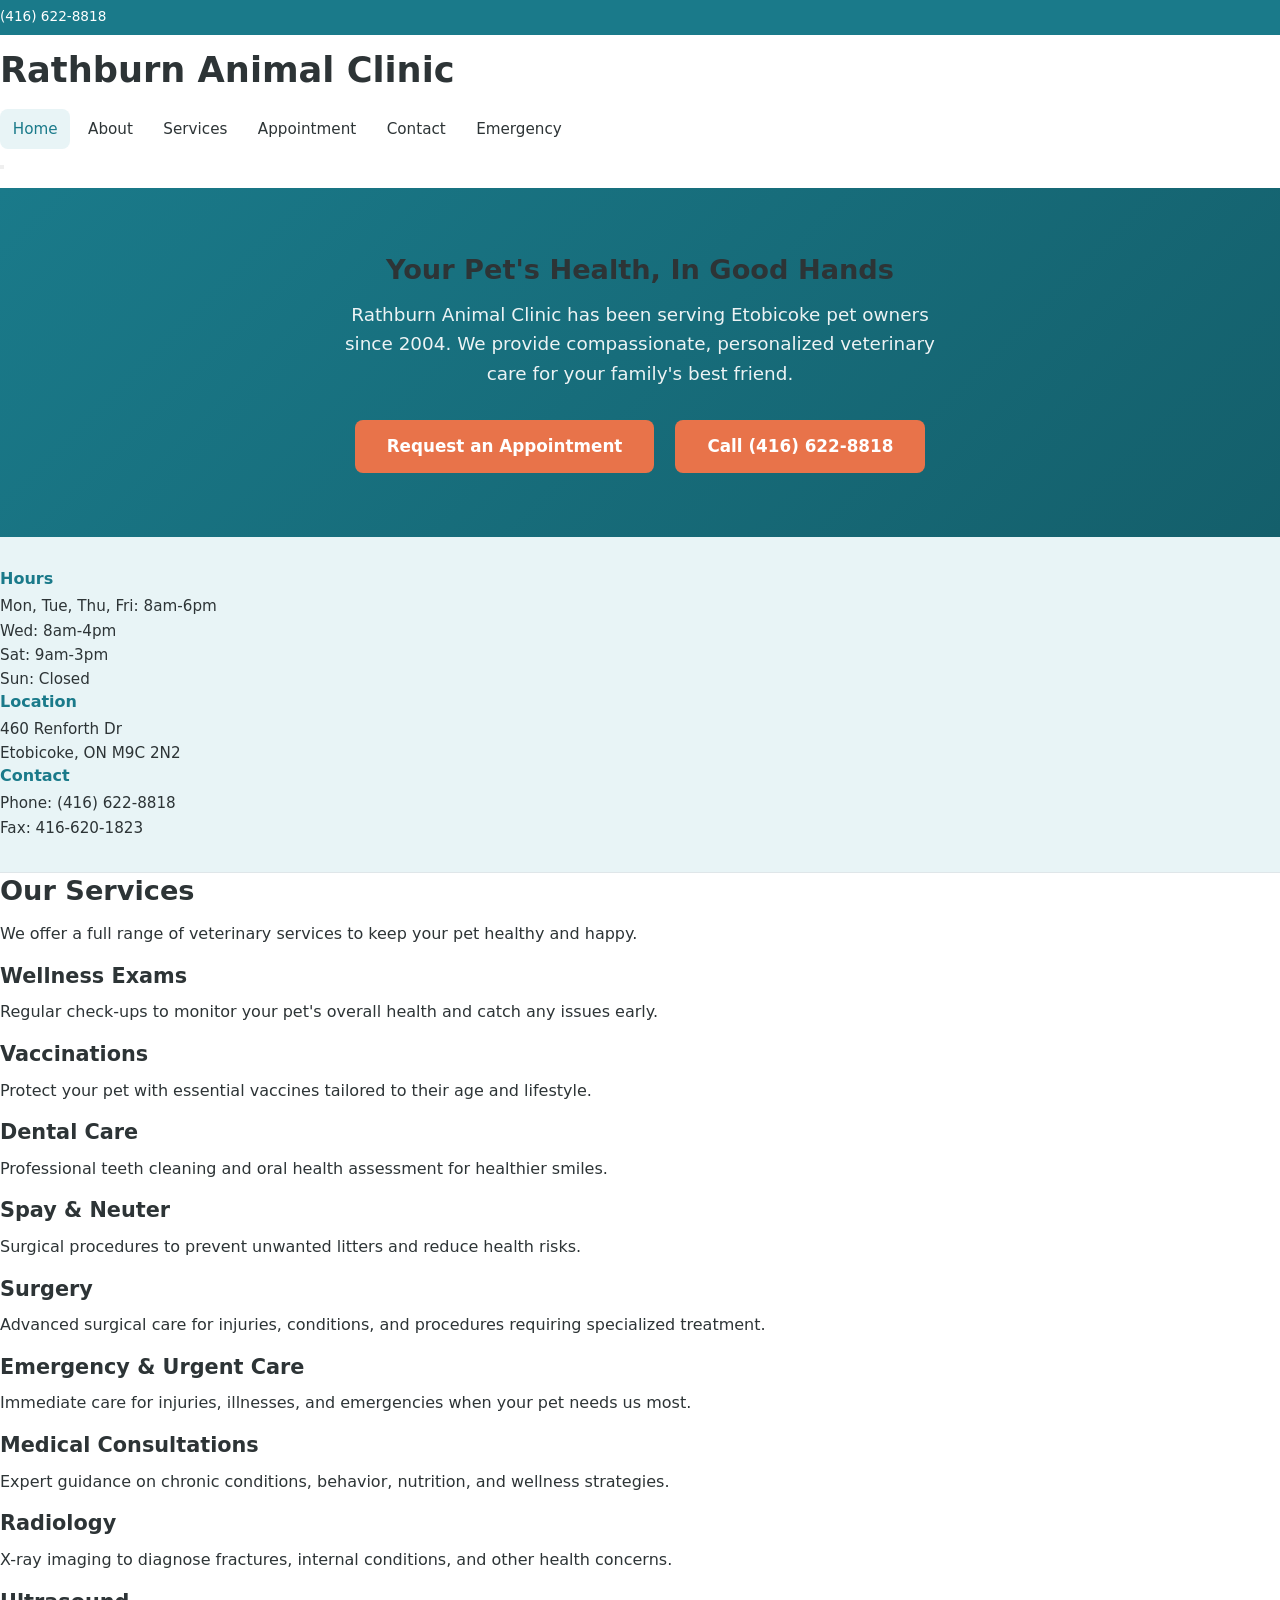
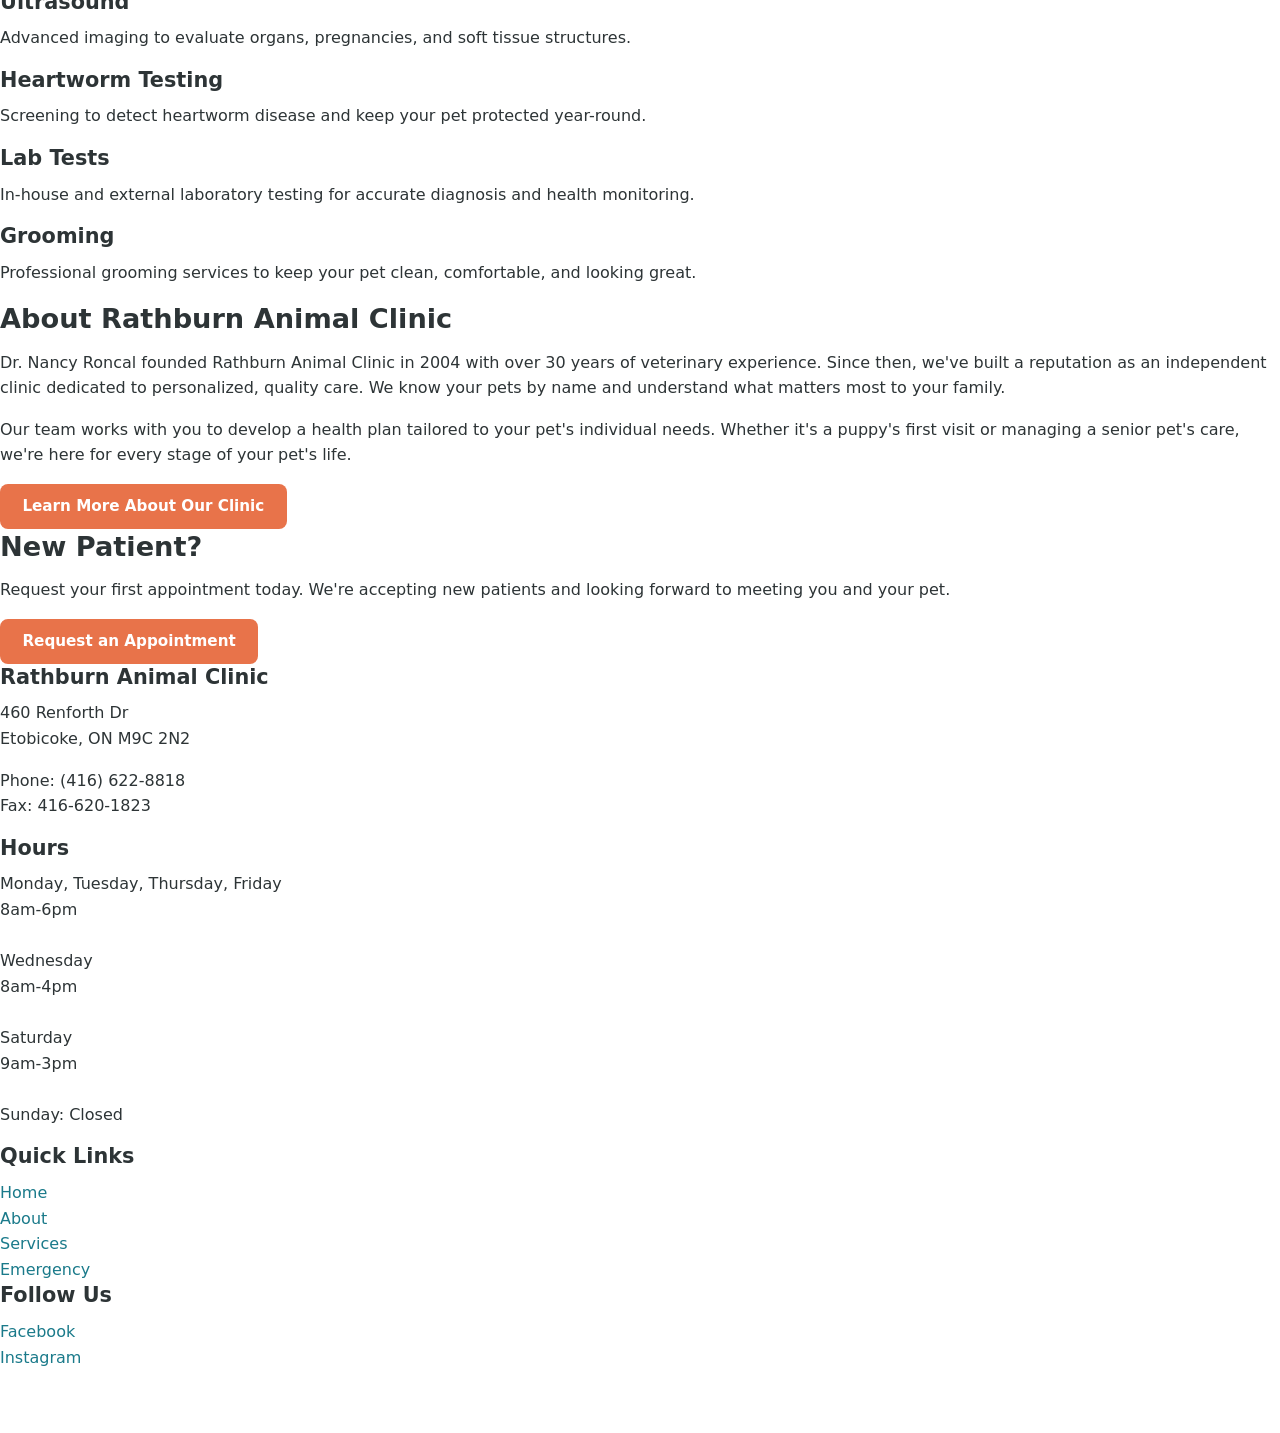
==== index.html @ ac2ea8ac "Initial mock redesign for Rathburn Animal Clinic" ====
<!DOCTYPE html>
<html lang="en">
<head>
    <meta charset="UTF-8">
    <meta name="viewport" content="width=device-width, initial-scale=1.0">
    <meta name="description" content="Rathburn Animal Clinic in Etobicoke provides veterinary care including wellness exams, vaccinations, dental care, surgery, and emergency services since 2004.">
    <meta name="keywords" content="veterinarian, Etobicoke, animal clinic, pet care, surgery, dental care">
    <title>Rathburn Animal Clinic | Veterinary Care in Etobicoke</title>
    <link rel="stylesheet" href="css/style.css">
    <script type="application/ld+json">
    {
      "@context": "https://schema.org/",
      "@type": "VeterinaryCare",
      "name": "Rathburn Animal Clinic",
      "image": "https://rathburnanimalclinic.com/images/clinic.jpg",
      "description": "Full-service veterinary clinic in Etobicoke offering wellness exams, vaccinations, dental care, surgery, and emergency services.",
      "address": {
        "@type": "PostalAddress",
        "streetAddress": "460 Renforth Dr",
        "addressLocality": "Etobicoke",
        "addressRegion": "ON",
        "postalCode": "M9C 2N2",
        "addressCountry": "CA"
      },
      "telephone": "(416) 622-8818",
      "faxNumber": "416-620-1823",
      "founder": "Dr. Nancy Roncal",
      "foundingDate": "2004",
      "areaServed": "Etobicoke",
      "openingHoursSpecification": [
        {
          "@type": "OpeningHoursSpecification",
          "dayOfWeek": ["Monday", "Tuesday", "Thursday", "Friday"],
          "opens": "08:00",
          "closes": "18:00"
        },
        {
          "@type": "OpeningHoursSpecification",
          "dayOfWeek": "Wednesday",
          "opens": "08:00",
          "closes": "16:00"
        },
        {
          "@type": "OpeningHoursSpecification",
          "dayOfWeek": "Saturday",
          "opens": "09:00",
          "closes": "15:00"
        }
      ]
    }
    </script>
</head>
<body>
    <a href="#main-content" class="skip-nav">Skip to main content</a>

    <header class="sticky-header">
        <div class="header-top">
            <span class="phone-number">(416) 622-8818</span>
        </div>
        <div class="header-main">
            <div class="logo">
                <h1>Rathburn Animal Clinic</h1>
            </div>
            <nav class="main-nav" id="main-nav">
                <ul>
                    <li><a href="index.html" class="active">Home</a></li>
                    <li><a href="about.html">About</a></li>
                    <li><a href="#services">Services</a></li>
                    <li><a href="#appointment">Appointment</a></li>
                    <li><a href="#contact">Contact</a></li>
                    <li><a href="emergency.html" class="emergency-link">Emergency</a></li>
                </ul>
            </nav>
            <button class="hamburger" id="hamburger" aria-label="Toggle menu">
                <span></span>
                <span></span>
                <span></span>
            </button>
        </div>
    </header>

    <main id="main-content">
        <section class="hero">
            <div class="hero-content">
                <h2>Your Pet's Health, In Good Hands</h2>
                <p>Rathburn Animal Clinic has been serving Etobicoke pet owners since 2004. We provide compassionate, personalized veterinary care for your family's best friend.</p>
                <div class="hero-ctas">
                    <a href="#appointment" class="btn btn-primary">Request an Appointment</a>
                    <a href="tel:(416) 622-8818" class="btn btn-secondary">Call (416) 622-8818</a>
                </div>
            </div>
        </section>

        <section class="info-bar">
            <div class="info-item">
                <h3>Hours</h3>
                <p>Mon, Tue, Thu, Fri: 8am-6pm<br>
                Wed: 8am-4pm<br>
                Sat: 9am-3pm<br>
                Sun: Closed</p>
            </div>
            <div class="info-item">
                <h3>Location</h3>
                <p>460 Renforth Dr<br>
                Etobicoke, ON M9C 2N2</p>
            </div>
            <div class="info-item">
                <h3>Contact</h3>
                <p>Phone: (416) 622-8818<br>
                Fax: 416-620-1823</p>
            </div>
        </section>

        <section class="services" id="services">
            <h2>Our Services</h2>
            <p class="section-intro">We offer a full range of veterinary services to keep your pet healthy and happy.</p>
            <div class="services-grid">
                <div class="service-card">
                    <h3>Wellness Exams</h3>
                    <p>Regular check-ups to monitor your pet's overall health and catch any issues early.</p>
                </div>
                <div class="service-card">
                    <h3>Vaccinations</h3>
                    <p>Protect your pet with essential vaccines tailored to their age and lifestyle.</p>
                </div>
                <div class="service-card">
                    <h3>Dental Care</h3>
                    <p>Professional teeth cleaning and oral health assessment for healthier smiles.</p>
                </div>
                <div class="service-card">
                    <h3>Spay & Neuter</h3>
                    <p>Surgical procedures to prevent unwanted litters and reduce health risks.</p>
                </div>
                <div class="service-card">
                    <h3>Surgery</h3>
                    <p>Advanced surgical care for injuries, conditions, and procedures requiring specialized treatment.</p>
                </div>
                <div class="service-card">
                    <h3>Emergency & Urgent Care</h3>
                    <p>Immediate care for injuries, illnesses, and emergencies when your pet needs us most.</p>
                </div>
                <div class="service-card">
                    <h3>Medical Consultations</h3>
                    <p>Expert guidance on chronic conditions, behavior, nutrition, and wellness strategies.</p>
                </div>
                <div class="service-card">
                    <h3>Radiology</h3>
                    <p>X-ray imaging to diagnose fractures, internal conditions, and other health concerns.</p>
                </div>
                <div class="service-card">
                    <h3>Ultrasound</h3>
                    <p>Advanced imaging to evaluate organs, pregnancies, and soft tissue structures.</p>
                </div>
                <div class="service-card">
                    <h3>Heartworm Testing</h3>
                    <p>Screening to detect heartworm disease and keep your pet protected year-round.</p>
                </div>
                <div class="service-card">
                    <h3>Lab Tests</h3>
                    <p>In-house and external laboratory testing for accurate diagnosis and health monitoring.</p>
                </div>
                <div class="service-card">
                    <h3>Grooming</h3>
                    <p>Professional grooming services to keep your pet clean, comfortable, and looking great.</p>
                </div>
            </div>
        </section>

        <section class="about-preview">
            <div class="about-content">
                <h2>About Rathburn Animal Clinic</h2>
                <p>Dr. Nancy Roncal founded Rathburn Animal Clinic in 2004 with over 30 years of veterinary experience. Since then, we've built a reputation as an independent clinic dedicated to personalized, quality care. We know your pets by name and understand what matters most to your family.</p>
                <p>Our team works with you to develop a health plan tailored to your pet's individual needs. Whether it's a puppy's first visit or managing a senior pet's care, we're here for every stage of your pet's life.</p>
                <a href="about.html" class="btn btn-secondary">Learn More About Our Clinic</a>
            </div>
        </section>

        <section class="appointment-cta" id="appointment">
            <h2>New Patient?</h2>
            <p>Request your first appointment today. We're accepting new patients and looking forward to meeting you and your pet.</p>
            <a href="tel:(416) 622-8818" class="btn btn-primary">Request an Appointment</a>
        </section>
    </main>

    <footer>
        <div class="footer-content">
            <div class="footer-section">
                <h3>Rathburn Animal Clinic</h3>
                <p>460 Renforth Dr<br>
                Etobicoke, ON M9C 2N2</p>
                <p>Phone: (416) 622-8818<br>
                Fax: 416-620-1823</p>
            </div>
            <div class="footer-section">
                <h3>Hours</h3>
                <p>Monday, Tuesday, Thursday, Friday<br>
                8am-6pm<br><br>
                Wednesday<br>
                8am-4pm<br><br>
                Saturday<br>
                9am-3pm<br><br>
                Sunday: Closed</p>
            </div>
            <div class="footer-section">
                <h3>Quick Links</h3>
                <ul>
                    <li><a href="index.html">Home</a></li>
                    <li><a href="about.html">About</a></li>
                    <li><a href="#services">Services</a></li>
                    <li><a href="emergency.html">Emergency</a></li>
                </ul>
            </div>
            <div class="footer-section">
                <h3>Follow Us</h3>
                <ul>
                    <li><a href="https://facebook.com/RathburnAnimalClinic/" target="_blank" rel="noopener">Facebook</a></li>
                    <li><a href="https://instagram.com/rathburnanimalclinic" target="_blank" rel="noopener">Instagram</a></li>
                </ul>
            </div>
        </div>
        <div class="footer-bottom">
            <p>&copy; 2024 Rathburn Animal Clinic. All rights reserved.</p>
        </div>
    </footer>

    <script src="js/main.js"></script>
</body>
</html>
---- css/style.css ----
/* ===== RESET & BASE ===== */
*, *::before, *::after { box-sizing: border-box; margin: 0; padding: 0; }

:root {
  --primary: #1a7a8a;
  --primary-dark: #145f6b;
  --primary-light: #e8f4f6;
  --accent: #e8734a;
  --accent-hover: #d4612f;
  --text: #2d3436;
  --text-light: #636e72;
  --bg: #ffffff;
  --bg-light: #f8f9fa;
  --border: #dfe6e9;
  --white: #ffffff;
  --shadow: 0 2px 8px rgba(0,0,0,0.08);
  --shadow-lg: 0 4px 16px rgba(0,0,0,0.12);
  --radius: 8px;
  --max-width: 1140px;
}

html { scroll-behavior: smooth; }

body {
  font-family: 'Segoe UI', system-ui, -apple-system, sans-serif;
  font-size: 16px;
  line-height: 1.6;
  color: var(--text);
  background: var(--bg);
}

a { color: var(--primary); text-decoration: none; transition: color 0.2s; }
a:hover { color: var(--primary-dark); }

img { max-width: 100%; height: auto; display: block; }

h1, h2, h3, h4 { line-height: 1.3; color: var(--text); }
h1 { font-size: 2.2rem; margin-bottom: 1rem; }
h2 { font-size: 1.7rem; margin-bottom: 0.8rem; }
h3 { font-size: 1.3rem; margin-bottom: 0.6rem; }
p { margin-bottom: 1rem; }

.container { max-width: var(--max-width); margin: 0 auto; padding: 0 1.5rem; }

/* ===== SKIP NAV ===== */
.skip-nav {
  position: absolute; top: -100%; left: 1rem;
  background: var(--primary); color: var(--white);
  padding: 0.5rem 1rem; border-radius: var(--radius);
  z-index: 1000;
}
.skip-nav:focus { top: 0.5rem; }

/* ===== HEADER ===== */
.site-header {
  background: var(--white);
  border-bottom: 1px solid var(--border);
  position: sticky; top: 0; z-index: 100;
  box-shadow: var(--shadow);
}

.header-top {
  background: var(--primary);
  color: var(--white);
  padding: 0.4rem 0;
  font-size: 0.85rem;
}
.header-top .container {
  display: flex; justify-content: space-between; align-items: center; flex-wrap: wrap; gap: 0.5rem;
}
.header-top a { color: var(--white); }
.header-top a:hover { opacity: 0.85; }

.header-main { padding: 0.8rem 0; }
.header-main .container {
  display: flex; justify-content: space-between; align-items: center;
}

.logo {
  font-size: 1.4rem; font-weight: 700; color: var(--primary);
  display: flex; align-items: center; gap: 0.5rem;
}
.logo span { color: var(--accent); }

/* Nav */
.nav-toggle { display: none; background: none; border: none; cursor: pointer; padding: 0.5rem; }
.nav-toggle span {
  display: block; width: 24px; height: 2px;
  background: var(--text); margin: 5px 0; transition: 0.3s;
}

.main-nav ul {
  list-style: none; display: flex; gap: 0.3rem; align-items: center;
}
.main-nav a {
  display: block; padding: 0.5rem 0.8rem; color: var(--text);
  font-size: 0.95rem; font-weight: 500; border-radius: var(--radius);
  transition: background 0.2s, color 0.2s;
}
.main-nav a:hover, .main-nav a.active {
  background: var(--primary-light); color: var(--primary);
}

.btn {
  display: inline-block; padding: 0.65rem 1.4rem;
  background: var(--accent); color: var(--white);
  font-weight: 600; font-size: 0.95rem;
  border: none; border-radius: var(--radius);
  cursor: pointer; transition: background 0.2s, transform 0.1s;
  text-align: center;
}
.btn:hover { background: var(--accent-hover); color: var(--white); transform: translateY(-1px); }
.btn:active { transform: translateY(0); }
.btn-outline {
  background: transparent; color: var(--primary);
  border: 2px solid var(--primary);
}
.btn-outline:hover { background: var(--primary); color: var(--white); }
.btn-sm { padding: 0.45rem 1rem; font-size: 0.85rem; }

/* ===== HERO ===== */
.hero {
  background: linear-gradient(135deg, var(--primary) 0%, var(--primary-dark) 100%);
  color: var(--white); padding: 4rem 0;
  text-align: center;
}
.hero h1 { font-size: 2.5rem; color: var(--white); margin-bottom: 1.2rem; }
.hero p { font-size: 1.15rem; max-width: 600px; margin: 0 auto 2rem; opacity: 0.92; }
.hero .btn { font-size: 1.05rem; padding: 0.8rem 2rem; }
.hero .btn + .btn { margin-left: 1rem; }
.hero .btn-outline { border-color: var(--white); color: var(--white); }
.hero .btn-outline:hover { background: var(--white); color: var(--primary); }

/* ===== SECTIONS ===== */
.section { padding: 4rem 0; }
.section-alt { background: var(--bg-light); }
.section-header { text-align: center; max-width: 700px; margin: 0 auto 2.5rem; }
.section-header p { color: var(--text-light); }

/* ===== CARDS ===== */
.card-grid {
  display: grid; gap: 1.5rem;
  grid-template-columns: repeat(auto-fill, minmax(300px, 1fr));
}

.card {
  background: var(--white); border: 1px solid var(--border);
  border-radius: var(--radius); padding: 1.8rem;
  transition: box-shadow 0.2s, transform 0.2s;
}
.card:hover { box-shadow: var(--shadow-lg); transform: translateY(-2px); }
.card h3 { color: var(--primary); margin-bottom: 0.5rem; }
.card p { color: var(--text-light); font-size: 0.95rem; margin-bottom: 0; }

.card-icon {
  width: 48px; height: 48px; background: var(--primary-light);
  border-radius: 50%; display: flex; align-items: center; justify-content: center;
  margin-bottom: 1rem; font-size: 1.4rem;
}

/* ===== STAFF CARDS ===== */
.staff-card {
  background: var(--white); border: 1px solid var(--border);
  border-radius: var(--radius); overflow: hidden;
  transition: box-shadow 0.2s;
}
.staff-card:hover { box-shadow: var(--shadow-lg); }
.staff-photo {
  width: 100%; height: 280px; object-fit: cover;
  background: var(--primary-light);
  display: flex; align-items: center; justify-content: center;
  color: var(--primary); font-size: 3rem;
}
.staff-info { padding: 1.5rem; }
.staff-info h3 { margin-bottom: 0.2rem; }
.staff-role { color: var(--accent); font-weight: 600; font-size: 0.9rem; margin-bottom: 0.6rem; }
.staff-info p { color: var(--text-light); font-size: 0.9rem; margin-bottom: 0; }

/* ===== INFO BAR ===== */
.info-bar {
  background: var(--primary-light); padding: 2rem 0;
  border-bottom: 1px solid var(--border);
}
.info-grid {
  display: grid; grid-template-columns: repeat(auto-fit, minmax(220px, 1fr));
  gap: 1.5rem; text-align: center;
}
.info-item h3 { color: var(--primary); font-size: 1rem; margin-bottom: 0.3rem; }
.info-item p { color: var(--text); font-size: 0.95rem; margin-bottom: 0; }

/* ===== FORMS ===== */
.form-group { margin-bottom: 1.2rem; }
.form-group label {
  display: block; font-weight: 600; margin-bottom: 0.3rem;
  font-size: 0.9rem; color: var(--text);
}
.form-group input,
.form-group select,
.form-group textarea {
  width: 100%; padding: 0.7rem 1rem;
  border: 1px solid var(--border); border-radius: var(--radius);
  font-size: 1rem; font-family: inherit;
  transition: border-color 0.2s;
}
.form-group input:focus,
.form-group select:focus,
.form-group textarea:focus {
  outline: none; border-color: var(--primary);
  box-shadow: 0 0 0 3px rgba(26, 122, 138, 0.15);
}
.form-row { display: grid; grid-template-columns: 1fr 1fr; gap: 1rem; }
.form-note { font-size: 0.8rem; color: var(--text-light); margin-top: 0.3rem; }

/* ===== HOURS TABLE ===== */
.hours-table { width: 100%; border-collapse: collapse; }
.hours-table td {
  padding: 0.6rem 1rem; border-bottom: 1px solid var(--border);
  font-size: 0.95rem;
}
.hours-table td:first-child { font-weight: 600; }
.hours-today { background: var(--primary-light); }

/* ===== EMERGENCY BANNER ===== */
.emergency-banner {
  background: #c0392b; color: var(--white);
  padding: 1rem 0; text-align: center;
}
.emergency-banner a { color: var(--white); font-weight: 700; text-decoration: underline; }

/* ===== FOOTER ===== */
.site-footer {
  background: var(--text); color: rgba(255,255,255,0.8);
  padding: 3rem 0 1.5rem;
}
.footer-grid {
  display: grid; grid-template-columns: repeat(auto-fit, minmax(220px, 1fr));
  gap: 2rem; margin-bottom: 2rem;
}
.site-footer h4 { color: var(--white); margin-bottom: 0.8rem; font-size: 1rem; }
.site-footer a { color: rgba(255,255,255,0.7); }
.site-footer a:hover { color: var(--white); }
.footer-links { list-style: none; }
.footer-links li { margin-bottom: 0.4rem; }
.footer-bottom {
  border-top: 1px solid rgba(255,255,255,0.15);
  padding-top: 1.5rem; text-align: center;
  font-size: 0.85rem; color: rgba(255,255,255,0.5);
}

/* ===== MOBILE ===== */
@media (max-width: 768px) {
  .hero { padding: 3rem 0; }
  .hero h1 { font-size: 1.8rem; }
  .hero .btn + .btn { margin-left: 0; margin-top: 0.8rem; }
  .hero .btn { display: block; width: 100%; max-width: 300px; margin-left: auto; margin-right: auto; }

  .nav-toggle { display: block; }
  .main-nav {
    display: none; position: absolute; top: 100%; left: 0; right: 0;
    background: var(--white); border-top: 1px solid var(--border);
    box-shadow: var(--shadow-lg); padding: 1rem;
  }
  .main-nav.open { display: block; }
  .main-nav ul { flex-direction: column; gap: 0; }
  .main-nav a { padding: 0.8rem 1rem; border-radius: 0; }

  .form-row { grid-template-columns: 1fr; }
  .card-grid { grid-template-columns: 1fr; }
  .section { padding: 2.5rem 0; }
  h1 { font-size: 1.8rem; }
  h2 { font-size: 1.4rem; }

  .header-top .container { justify-content: center; text-align: center; }
}

/* ===== PLACEHOLDER NOTICE ===== */
.placeholder-notice {
  background: #fff3cd; border: 1px solid #ffc107; border-radius: var(--radius);
  padding: 0.8rem 1.2rem; margin-bottom: 1.5rem; font-size: 0.85rem;
  color: #856404;
}
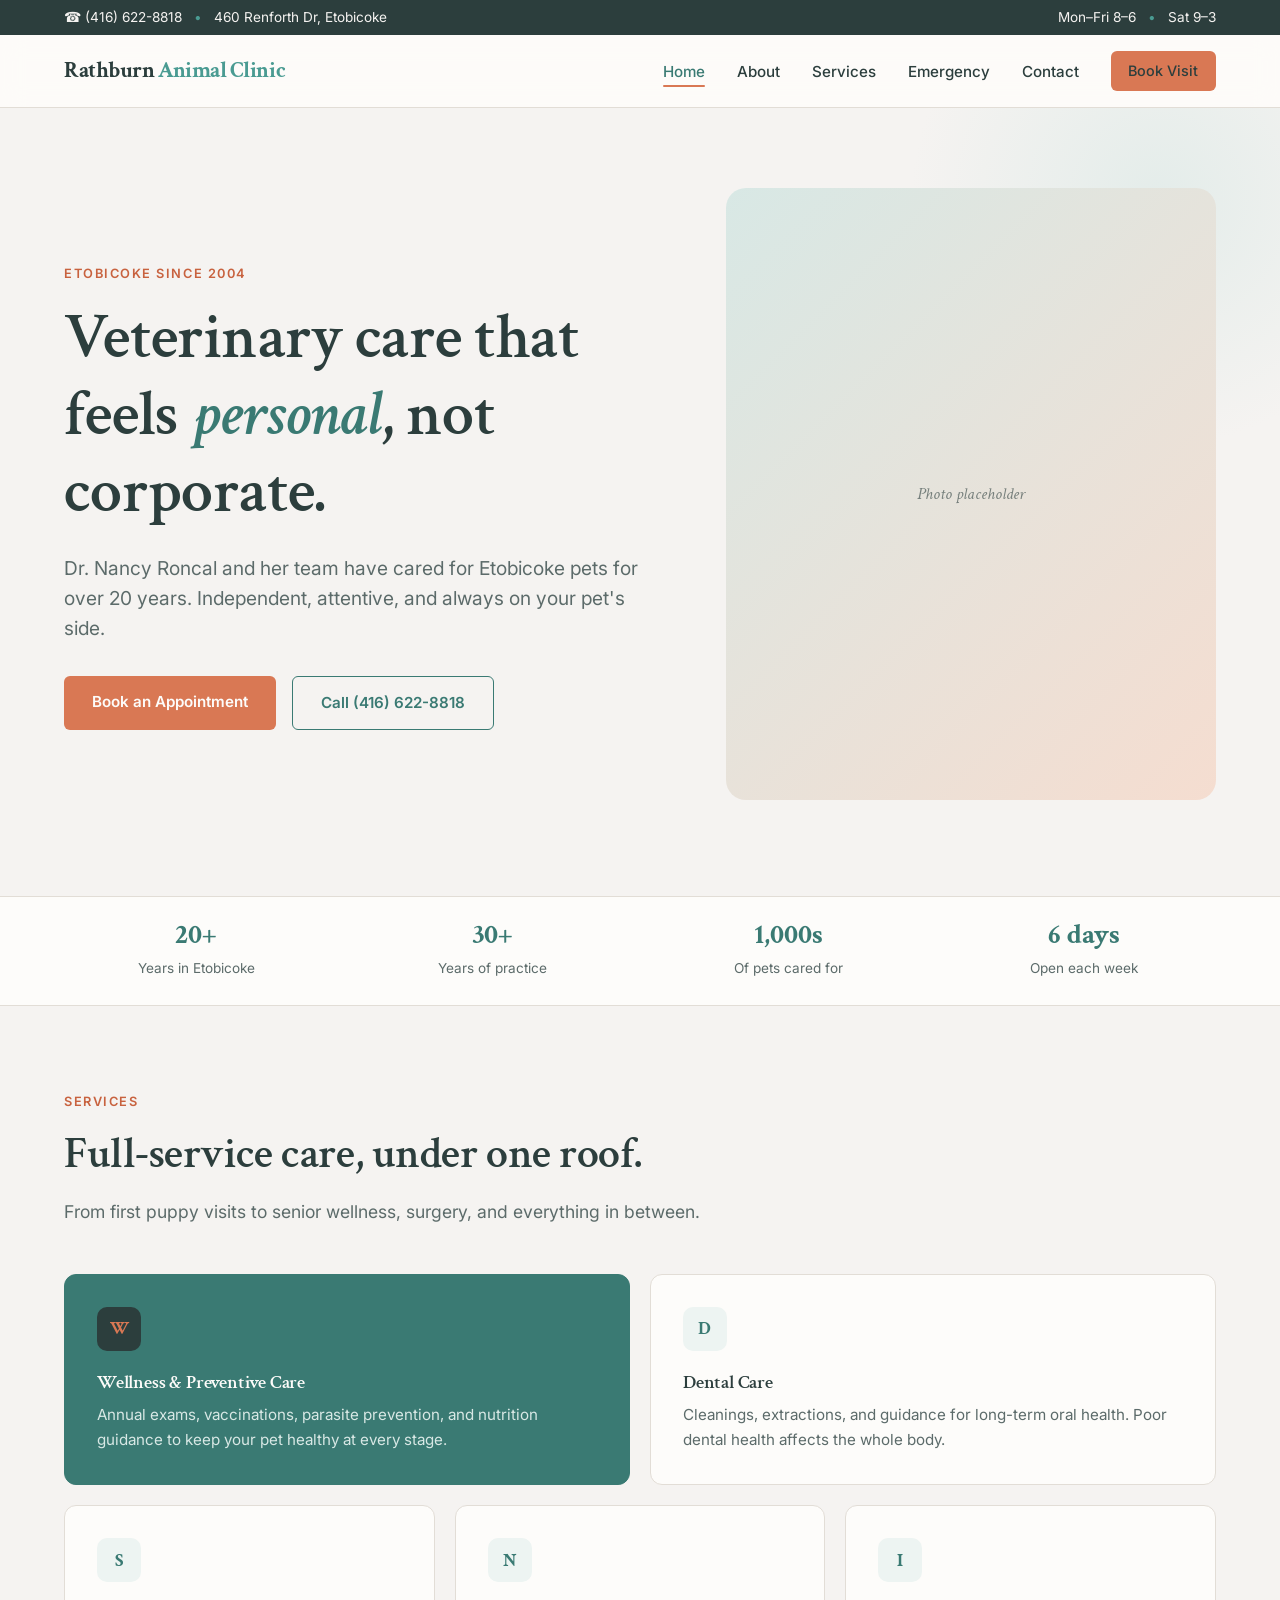
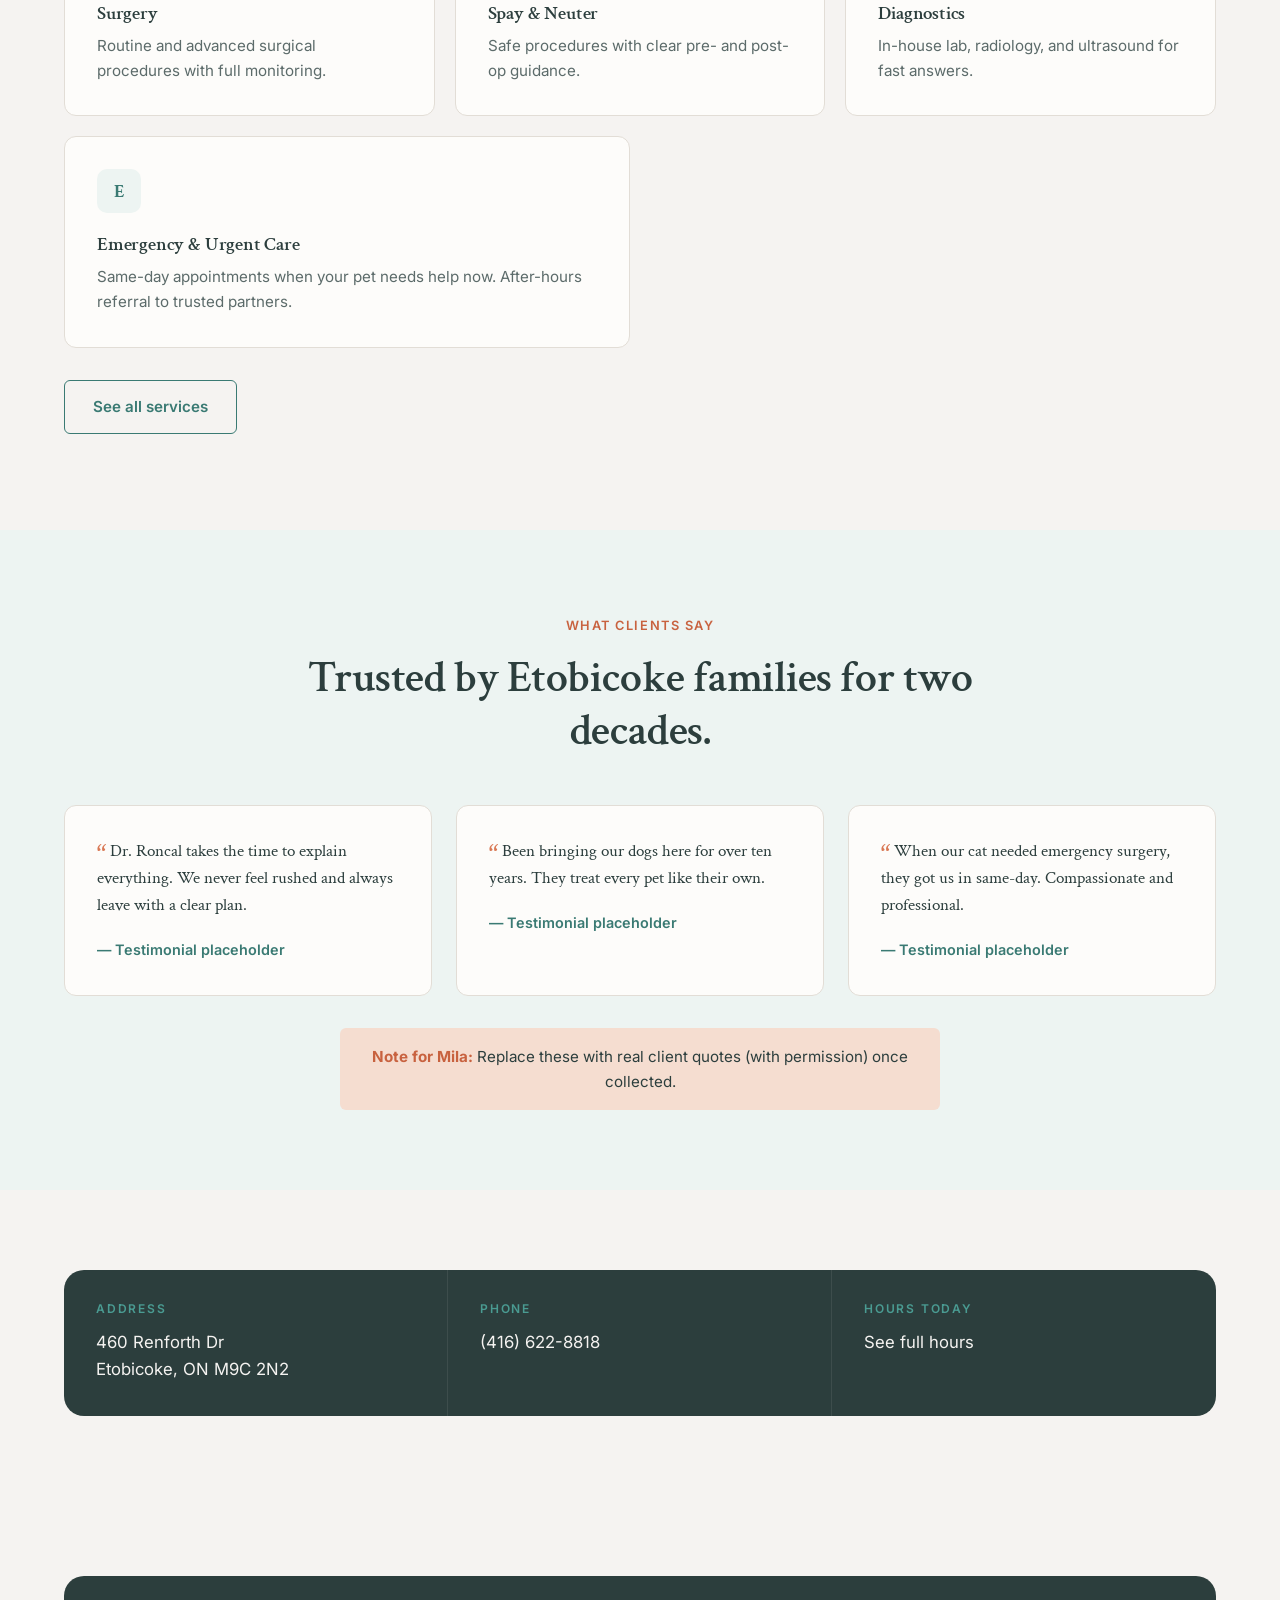
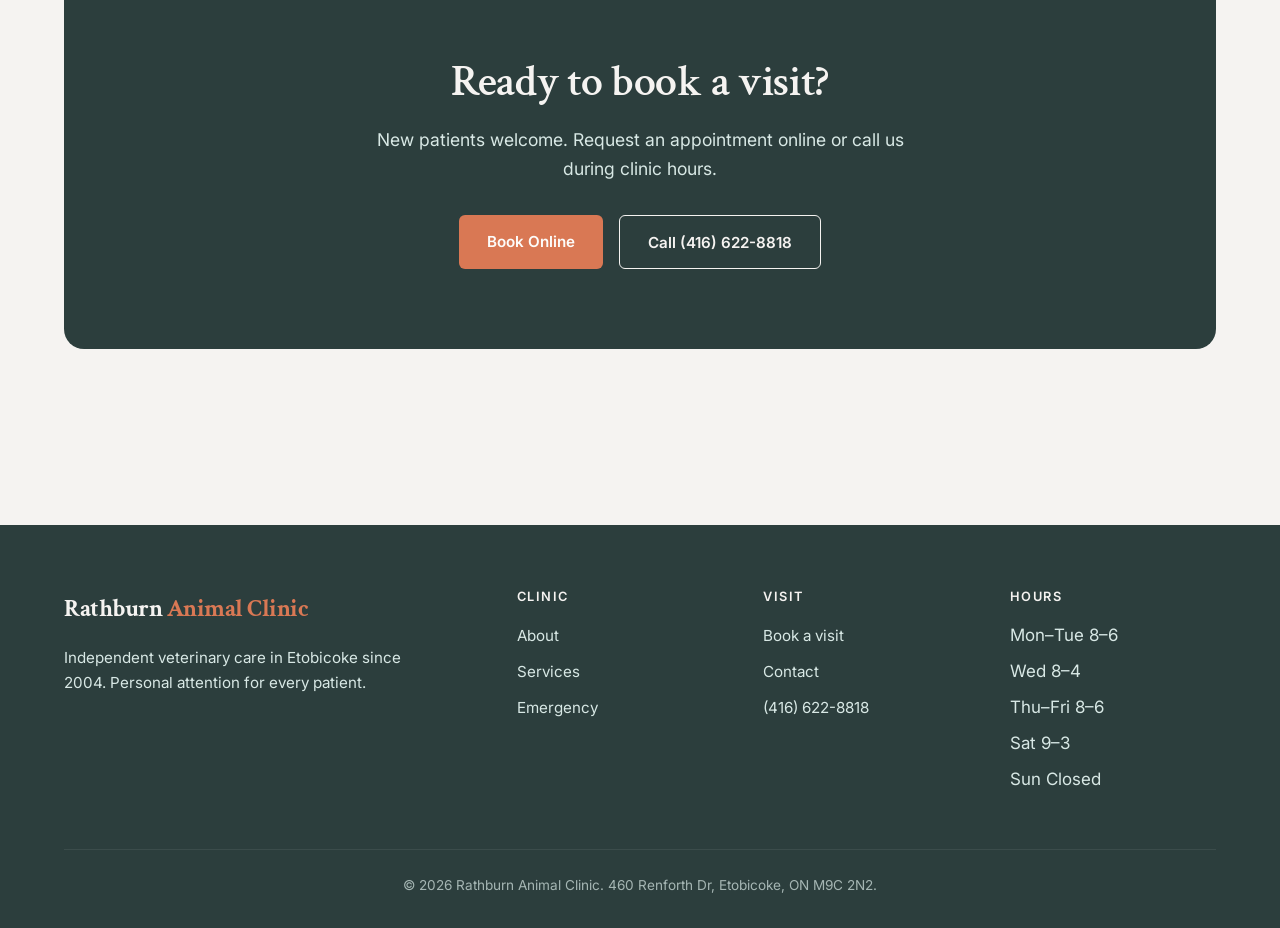
==== commit 38a60d38: "v2: modern redesign - earthy teal+orange, serif hero, bento services" ====
--- a/index.html
+++ b/index.html
@@ -1,228 +1,202 @@
 <!DOCTYPE html>
 <html lang="en">
 <head>
-    <meta charset="UTF-8">
-    <meta name="viewport" content="width=device-width, initial-scale=1.0">
-    <meta name="description" content="Rathburn Animal Clinic in Etobicoke provides veterinary care including wellness exams, vaccinations, dental care, surgery, and emergency services since 2004.">
-    <meta name="keywords" content="veterinarian, Etobicoke, animal clinic, pet care, surgery, dental care">
-    <title>Rathburn Animal Clinic | Veterinary Care in Etobicoke</title>
-    <link rel="stylesheet" href="css/style.css">
-    <script type="application/ld+json">
-    {
-      "@context": "https://schema.org/",
-      "@type": "VeterinaryCare",
-      "name": "Rathburn Animal Clinic",
-      "image": "https://rathburnanimalclinic.com/images/clinic.jpg",
-      "description": "Full-service veterinary clinic in Etobicoke offering wellness exams, vaccinations, dental care, surgery, and emergency services.",
-      "address": {
-        "@type": "PostalAddress",
-        "streetAddress": "460 Renforth Dr",
-        "addressLocality": "Etobicoke",
-        "addressRegion": "ON",
-        "postalCode": "M9C 2N2",
-        "addressCountry": "CA"
-      },
-      "telephone": "(416) 622-8818",
-      "faxNumber": "416-620-1823",
-      "founder": "Dr. Nancy Roncal",
-      "foundingDate": "2004",
-      "areaServed": "Etobicoke",
-      "openingHoursSpecification": [
-        {
-          "@type": "OpeningHoursSpecification",
-          "dayOfWeek": ["Monday", "Tuesday", "Thursday", "Friday"],
-          "opens": "08:00",
-          "closes": "18:00"
-        },
-        {
-          "@type": "OpeningHoursSpecification",
-          "dayOfWeek": "Wednesday",
-          "opens": "08:00",
-          "closes": "16:00"
-        },
-        {
-          "@type": "OpeningHoursSpecification",
-          "dayOfWeek": "Saturday",
-          "opens": "09:00",
-          "closes": "15:00"
-        }
-      ]
-    }
-    </script>
+<meta charset="UTF-8" />
+<meta name="viewport" content="width=device-width, initial-scale=1.0" />
+<title>Rathburn Animal Clinic | Etobicoke Veterinary Care</title>
+<meta name="description" content="Independent veterinary care in Etobicoke since 2004. Dr. Nancy Roncal and team." />
+<link rel="preconnect" href="https://fonts.googleapis.com" />
+<link rel="preconnect" href="https://fonts.gstatic.com" crossorigin />
+<link href="https://fonts.googleapis.com/css2?family=Crimson+Text:ital,wght@0,400;0,600;0,700;1,400;1,600&family=Inter:wght@400;500;600;700&display=swap" rel="stylesheet" />
+<link rel="stylesheet" href="css/style.css" />
 </head>
 <body>
-    <a href="#main-content" class="skip-nav">Skip to main content</a>
-
-    <header class="sticky-header">
-        <div class="header-top">
-            <span class="phone-number">(416) 622-8818</span>
-        </div>
-        <div class="header-main">
-            <div class="logo">
-                <h1>Rathburn Animal Clinic</h1>
-            </div>
-            <nav class="main-nav" id="main-nav">
-                <ul>
-                    <li><a href="index.html" class="active">Home</a></li>
-                    <li><a href="about.html">About</a></li>
-                    <li><a href="#services">Services</a></li>
-                    <li><a href="#appointment">Appointment</a></li>
-                    <li><a href="#contact">Contact</a></li>
-                    <li><a href="emergency.html" class="emergency-link">Emergency</a></li>
-                </ul>
-            </nav>
-            <button class="hamburger" id="hamburger" aria-label="Toggle menu">
-                <span></span>
-                <span></span>
-                <span></span>
-            </button>
-        </div>
-    </header>
-
-    <main id="main-content">
-        <section class="hero">
-            <div class="hero-content">
-                <h2>Your Pet's Health, In Good Hands</h2>
-                <p>Rathburn Animal Clinic has been serving Etobicoke pet owners since 2004. We provide compassionate, personalized veterinary care for your family's best friend.</p>
-                <div class="hero-ctas">
-                    <a href="#appointment" class="btn btn-primary">Request an Appointment</a>
-                    <a href="tel:(416) 622-8818" class="btn btn-secondary">Call (416) 622-8818</a>
-                </div>
-            </div>
-        </section>
-
-        <section class="info-bar">
-            <div class="info-item">
-                <h3>Hours</h3>
-                <p>Mon, Tue, Thu, Fri: 8am-6pm<br>
-                Wed: 8am-4pm<br>
-                Sat: 9am-3pm<br>
-                Sun: Closed</p>
-            </div>
-            <div class="info-item">
-                <h3>Location</h3>
-                <p>460 Renforth Dr<br>
-                Etobicoke, ON M9C 2N2</p>
-            </div>
-            <div class="info-item">
-                <h3>Contact</h3>
-                <p>Phone: (416) 622-8818<br>
-                Fax: 416-620-1823</p>
-            </div>
-        </section>
-
-        <section class="services" id="services">
-            <h2>Our Services</h2>
-            <p class="section-intro">We offer a full range of veterinary services to keep your pet healthy and happy.</p>
-            <div class="services-grid">
-                <div class="service-card">
-                    <h3>Wellness Exams</h3>
-                    <p>Regular check-ups to monitor your pet's overall health and catch any issues early.</p>
-                </div>
-                <div class="service-card">
-                    <h3>Vaccinations</h3>
-                    <p>Protect your pet with essential vaccines tailored to their age and lifestyle.</p>
-                </div>
-                <div class="service-card">
-                    <h3>Dental Care</h3>
-                    <p>Professional teeth cleaning and oral health assessment for healthier smiles.</p>
-                </div>
-                <div class="service-card">
-                    <h3>Spay & Neuter</h3>
-                    <p>Surgical procedures to prevent unwanted litters and reduce health risks.</p>
-                </div>
-                <div class="service-card">
-                    <h3>Surgery</h3>
-                    <p>Advanced surgical care for injuries, conditions, and procedures requiring specialized treatment.</p>
-                </div>
-                <div class="service-card">
-                    <h3>Emergency & Urgent Care</h3>
-                    <p>Immediate care for injuries, illnesses, and emergencies when your pet needs us most.</p>
-                </div>
-                <div class="service-card">
-                    <h3>Medical Consultations</h3>
-                    <p>Expert guidance on chronic conditions, behavior, nutrition, and wellness strategies.</p>
-                </div>
-                <div class="service-card">
-                    <h3>Radiology</h3>
-                    <p>X-ray imaging to diagnose fractures, internal conditions, and other health concerns.</p>
-                </div>
-                <div class="service-card">
-                    <h3>Ultrasound</h3>
-                    <p>Advanced imaging to evaluate organs, pregnancies, and soft tissue structures.</p>
-                </div>
-                <div class="service-card">
-                    <h3>Heartworm Testing</h3>
-                    <p>Screening to detect heartworm disease and keep your pet protected year-round.</p>
-                </div>
-                <div class="service-card">
-                    <h3>Lab Tests</h3>
-                    <p>In-house and external laboratory testing for accurate diagnosis and health monitoring.</p>
-                </div>
-                <div class="service-card">
-                    <h3>Grooming</h3>
-                    <p>Professional grooming services to keep your pet clean, comfortable, and looking great.</p>
-                </div>
-            </div>
-        </section>
-
-        <section class="about-preview">
-            <div class="about-content">
-                <h2>About Rathburn Animal Clinic</h2>
-                <p>Dr. Nancy Roncal founded Rathburn Animal Clinic in 2004 with over 30 years of veterinary experience. Since then, we've built a reputation as an independent clinic dedicated to personalized, quality care. We know your pets by name and understand what matters most to your family.</p>
-                <p>Our team works with you to develop a health plan tailored to your pet's individual needs. Whether it's a puppy's first visit or managing a senior pet's care, we're here for every stage of your pet's life.</p>
-                <a href="about.html" class="btn btn-secondary">Learn More About Our Clinic</a>
-            </div>
-        </section>
-
-        <section class="appointment-cta" id="appointment">
-            <h2>New Patient?</h2>
-            <p>Request your first appointment today. We're accepting new patients and looking forward to meeting you and your pet.</p>
-            <a href="tel:(416) 622-8818" class="btn btn-primary">Request an Appointment</a>
-        </section>
-    </main>
-
-    <footer>
-        <div class="footer-content">
-            <div class="footer-section">
-                <h3>Rathburn Animal Clinic</h3>
-                <p>460 Renforth Dr<br>
-                Etobicoke, ON M9C 2N2</p>
-                <p>Phone: (416) 622-8818<br>
-                Fax: 416-620-1823</p>
-            </div>
-            <div class="footer-section">
-                <h3>Hours</h3>
-                <p>Monday, Tuesday, Thursday, Friday<br>
-                8am-6pm<br><br>
-                Wednesday<br>
-                8am-4pm<br><br>
-                Saturday<br>
-                9am-3pm<br><br>
-                Sunday: Closed</p>
-            </div>
-            <div class="footer-section">
-                <h3>Quick Links</h3>
-                <ul>
-                    <li><a href="index.html">Home</a></li>
-                    <li><a href="about.html">About</a></li>
-                    <li><a href="#services">Services</a></li>
-                    <li><a href="emergency.html">Emergency</a></li>
-                </ul>
-            </div>
-            <div class="footer-section">
-                <h3>Follow Us</h3>
-                <ul>
-                    <li><a href="https://facebook.com/RathburnAnimalClinic/" target="_blank" rel="noopener">Facebook</a></li>
-                    <li><a href="https://instagram.com/rathburnanimalclinic" target="_blank" rel="noopener">Instagram</a></li>
-                </ul>
-            </div>
-        </div>
-        <div class="footer-bottom">
-            <p>&copy; 2024 Rathburn Animal Clinic. All rights reserved.</p>
-        </div>
-    </footer>
-
-    <script src="js/main.js"></script>
+<div class="topbar">
+  <div class="container">
+    <span><a href="tel:+14166228818">☎ (416) 622-8818</a> <span class="dot">•</span> 460 Renforth Dr, Etobicoke</span>
+    <span>Mon–Fri 8–6 <span class="dot">•</span> Sat 9–3</span>
+  </div>
+</div>
+<header class="nav">
+  <div class="container">
+    <a href="index.html" class="logo">Rathburn <span>Animal Clinic</span></a>
+    <button class="nav-toggle" aria-expanded="false" aria-label="Menu">☰</button>
+    <nav>
+      <ul class="nav-links">
+        <li><a href="index.html" class="active">Home</a></li>
+        <li><a href="about.html">About</a></li>
+        <li><a href="services.html">Services</a></li>
+        <li><a href="emergency.html">Emergency</a></li>
+        <li><a href="contact.html">Contact</a></li>
+        <li><a href="appointment.html" class="btn btn-accent" style="padding:0.5rem 1.1rem;font-size:0.9rem;">Book Visit</a></li>
+      </ul>
+    </nav>
+  </div>
+</header>
+<main>
+
+<section class="hero">
+  <div class="container">
+    <div class="hero-content">
+      <span class="eyebrow">Etobicoke Since 2004</span>
+      <h1>Veterinary care that feels <em>personal</em>, not corporate.</h1>
+      <p class="hero-lede">Dr. Nancy Roncal and her team have cared for Etobicoke pets for over 20 years. Independent, attentive, and always on your pet's side.</p>
+      <div class="hero-cta">
+        <a href="appointment.html" class="btn btn-accent">Book an Appointment</a>
+        <a href="tel:+14166228818" class="btn btn-ghost">Call (416) 622-8818</a>
+      </div>
+    </div>
+    <div class="hero-image"></div>
+  </div>
+</section>
+
+<section class="trust-strip">
+  <div class="container">
+    <div class="trust-item"><strong>20+</strong><span>Years in Etobicoke</span></div>
+    <div class="trust-item"><strong>30+</strong><span>Years of practice</span></div>
+    <div class="trust-item"><strong>1,000s</strong><span>Of pets cared for</span></div>
+    <div class="trust-item"><strong>6 days</strong><span>Open each week</span></div>
+  </div>
+</section>
+
+<section>
+  <div class="container">
+    <div class="section-head">
+      <span class="eyebrow">Services</span>
+      <h2>Full-service care, under one roof.</h2>
+      <p>From first puppy visits to senior wellness, surgery, and everything in between.</p>
+    </div>
+    <div class="services-bento">
+      <div class="service-card featured">
+        <div class="icon">W</div>
+        <h3>Wellness & Preventive Care</h3>
+        <p>Annual exams, vaccinations, parasite prevention, and nutrition guidance to keep your pet healthy at every stage.</p>
+      </div>
+      <div class="service-card span-3">
+        <div class="icon">D</div>
+        <h3>Dental Care</h3>
+        <p>Cleanings, extractions, and guidance for long-term oral health. Poor dental health affects the whole body.</p>
+      </div>
+      <div class="service-card">
+        <div class="icon">S</div>
+        <h3>Surgery</h3>
+        <p>Routine and advanced surgical procedures with full monitoring.</p>
+      </div>
+      <div class="service-card">
+        <div class="icon">N</div>
+        <h3>Spay & Neuter</h3>
+        <p>Safe procedures with clear pre- and post-op guidance.</p>
+      </div>
+      <div class="service-card">
+        <div class="icon">I</div>
+        <h3>Diagnostics</h3>
+        <p>In-house lab, radiology, and ultrasound for fast answers.</p>
+      </div>
+      <div class="service-card span-3">
+        <div class="icon">E</div>
+        <h3>Emergency & Urgent Care</h3>
+        <p>Same-day appointments when your pet needs help now. After-hours referral to trusted partners.</p>
+      </div>
+    </div>
+    <p style="margin-top:2rem;"><a href="services.html" class="btn btn-ghost">See all services</a></p>
+  </div>
+</section>
+
+<section class="testimonials">
+  <div class="container">
+    <div class="section-head center">
+      <span class="eyebrow">What Clients Say</span>
+      <h2>Trusted by Etobicoke families for two decades.</h2>
+    </div>
+    <div class="testimonial-grid">
+      <div class="testimonial">
+        <blockquote>Dr. Roncal takes the time to explain everything. We never feel rushed and always leave with a clear plan.</blockquote>
+        <cite>— Testimonial placeholder</cite>
+      </div>
+      <div class="testimonial">
+        <blockquote>Been bringing our dogs here for over ten years. They treat every pet like their own.</blockquote>
+        <cite>— Testimonial placeholder</cite>
+      </div>
+      <div class="testimonial">
+        <blockquote>When our cat needed emergency surgery, they got us in same-day. Compassionate and professional.</blockquote>
+        <cite>— Testimonial placeholder</cite>
+      </div>
+    </div>
+    <div class="note" style="max-width:600px;margin:2rem auto 0;text-align:center;border-left:none;">
+      <strong>Note for Mila:</strong> Replace these with real client quotes (with permission) once collected.
+    </div>
+  </div>
+</section>
+
+<section>
+  <div class="container">
+    <div class="info-bar">
+      <div class="info-bar-item">
+        <h4>Address</h4>
+        <p>460 Renforth Dr<br/>Etobicoke, ON M9C 2N2</p>
+      </div>
+      <div class="info-bar-item">
+        <h4>Phone</h4>
+        <p><a href="tel:+14166228818">(416) 622-8818</a></p>
+      </div>
+      <div class="info-bar-item">
+        <h4>Hours Today</h4>
+        <p>See <a href="contact.html">full hours</a></p>
+      </div>
+    </div>
+  </div>
+</section>
+
+<section>
+  <div class="container">
+    <div class="final-cta">
+      <h2>Ready to book a visit?</h2>
+      <p>New patients welcome. Request an appointment online or call us during clinic hours.</p>
+      <div class="hero-cta" style="justify-content:center;">
+        <a href="appointment.html" class="btn btn-accent">Book Online</a>
+        <a href="tel:+14166228818" class="btn btn-ghost" style="border-color:var(--bg);color:var(--bg);">Call (416) 622-8818</a>
+      </div>
+    </div>
+  </div>
+</section>
+</main>
+<footer class="footer">
+  <div class="container">
+    <div class="footer-grid">
+      <div class="footer-brand">
+        <a href="index.html" class="logo">Rathburn <span>Animal Clinic</span></a>
+        <p style="margin-top:1rem;">Independent veterinary care in Etobicoke since 2004. Personal attention for every patient.</p>
+      </div>
+      <div>
+        <h4>Clinic</h4>
+        <ul>
+          <li><a href="about.html">About</a></li>
+          <li><a href="services.html">Services</a></li>
+          <li><a href="emergency.html">Emergency</a></li>
+        </ul>
+      </div>
+      <div>
+        <h4>Visit</h4>
+        <ul>
+          <li><a href="appointment.html">Book a visit</a></li>
+          <li><a href="contact.html">Contact</a></li>
+          <li><a href="tel:+14166228818">(416) 622-8818</a></li>
+        </ul>
+      </div>
+      <div>
+        <h4>Hours</h4>
+        <ul>
+          <li>Mon–Tue 8–6</li>
+          <li>Wed 8–4</li>
+          <li>Thu–Fri 8–6</li>
+          <li>Sat 9–3</li>
+          <li>Sun Closed</li>
+        </ul>
+      </div>
+    </div>
+    <div class="footer-bottom">© 2026 Rathburn Animal Clinic. 460 Renforth Dr, Etobicoke, ON M9C 2N2.</div>
+  </div>
+</footer>
+<script src="js/main.js"></script>
 </body>
-</html>+</html>
--- a/css/style.css
+++ b/css/style.css
@@ -1,281 +1,555 @@
-/* ===== RESET & BASE ===== */
-*, *::before, *::after { box-sizing: border-box; margin: 0; padding: 0; }
+/* Rathburn Animal Clinic - v2 */
 
 :root {
-  --primary: #1a7a8a;
-  --primary-dark: #145f6b;
-  --primary-light: #e8f4f6;
-  --accent: #e8734a;
-  --accent-hover: #d4612f;
-  --text: #2d3436;
-  --text-light: #636e72;
-  --bg: #ffffff;
-  --bg-light: #f8f9fa;
-  --border: #dfe6e9;
-  --white: #ffffff;
-  --shadow: 0 2px 8px rgba(0,0,0,0.08);
-  --shadow-lg: 0 4px 16px rgba(0,0,0,0.12);
-  --radius: 8px;
-  --max-width: 1140px;
-}
+    --teal-900: #2C3E3D;
+    --teal-700: #3A7A73;
+    --teal-600: #4A9B92;
+    --teal-100: #D8E8E5;
+    --teal-50:  #EDF4F2;
+
+    --orange-600: #C8623F;
+    --orange-500: #D97854;
+    --orange-100: #F5DDD0;
+
+    --bg:        #F5F3F1;
+    --bg-white:  #FDFCFA;
+    --text:      #2C3E3D;
+    --text-soft: #5C6B6A;
+    --border:    #E2DDD6;
+
+    --font-serif: "Crimson Text", Georgia, "Times New Roman", serif;
+    --font-sans:  "Inter", -apple-system, BlinkMacSystemFont, "Segoe UI", Helvetica, Arial, sans-serif;
+
+    --radius-sm: 6px;
+    --radius:    12px;
+    --radius-lg: 20px;
+
+    --container: 1200px;
+    --shadow-sm: 0 1px 2px rgba(44, 62, 61, 0.04);
+    --shadow:    0 4px 20px rgba(44, 62, 61, 0.06);
+}
+
+* { box-sizing: border-box; margin: 0; padding: 0; }
 
 html { scroll-behavior: smooth; }
 
 body {
-  font-family: 'Segoe UI', system-ui, -apple-system, sans-serif;
-  font-size: 16px;
-  line-height: 1.6;
-  color: var(--text);
-  background: var(--bg);
-}
-
-a { color: var(--primary); text-decoration: none; transition: color 0.2s; }
-a:hover { color: var(--primary-dark); }
-
-img { max-width: 100%; height: auto; display: block; }
-
-h1, h2, h3, h4 { line-height: 1.3; color: var(--text); }
-h1 { font-size: 2.2rem; margin-bottom: 1rem; }
-h2 { font-size: 1.7rem; margin-bottom: 0.8rem; }
-h3 { font-size: 1.3rem; margin-bottom: 0.6rem; }
+    font-family: var(--font-sans);
+    font-size: 17px;
+    line-height: 1.65;
+    color: var(--text);
+    background: var(--bg);
+    -webkit-font-smoothing: antialiased;
+    -moz-osx-font-smoothing: grayscale;
+}
+
+img { max-width: 100%; display: block; }
+
+a { color: var(--teal-700); text-decoration: none; transition: color 0.15s ease; }
+a:hover { color: var(--orange-600); }
+
+.container {
+    max-width: var(--container);
+    margin: 0 auto;
+    padding: 0 1.5rem;
+}
+
+h1, h2, h3, h4 {
+    font-family: var(--font-serif);
+    color: var(--text);
+    line-height: 1.2;
+    font-weight: 600;
+    letter-spacing: -0.01em;
+}
+
+h1 { font-size: clamp(2.5rem, 5vw, 4rem); }
+h2 { font-size: clamp(2rem, 3.5vw, 2.75rem); margin-bottom: 1rem; }
+h3 { font-size: 1.5rem; margin-bottom: 0.5rem; }
+h4 { font-size: 1.15rem; font-family: var(--font-sans); font-weight: 600; }
+
 p { margin-bottom: 1rem; }
 
-.container { max-width: var(--max-width); margin: 0 auto; padding: 0 1.5rem; }
-
-/* ===== SKIP NAV ===== */
-.skip-nav {
-  position: absolute; top: -100%; left: 1rem;
-  background: var(--primary); color: var(--white);
-  padding: 0.5rem 1rem; border-radius: var(--radius);
-  z-index: 1000;
-}
-.skip-nav:focus { top: 0.5rem; }
-
-/* ===== HEADER ===== */
-.site-header {
-  background: var(--white);
-  border-bottom: 1px solid var(--border);
-  position: sticky; top: 0; z-index: 100;
-  box-shadow: var(--shadow);
-}
-
-.header-top {
-  background: var(--primary);
-  color: var(--white);
-  padding: 0.4rem 0;
-  font-size: 0.85rem;
-}
-.header-top .container {
-  display: flex; justify-content: space-between; align-items: center; flex-wrap: wrap; gap: 0.5rem;
-}
-.header-top a { color: var(--white); }
-.header-top a:hover { opacity: 0.85; }
-
-.header-main { padding: 0.8rem 0; }
-.header-main .container {
-  display: flex; justify-content: space-between; align-items: center;
+.eyebrow {
+    font-family: var(--font-sans);
+    font-size: 0.8rem;
+    font-weight: 600;
+    letter-spacing: 0.12em;
+    text-transform: uppercase;
+    color: var(--orange-600);
+    margin-bottom: 1rem;
+    display: inline-block;
+}
+
+.topbar {
+    background: var(--teal-900);
+    color: var(--bg);
+    font-size: 0.85rem;
+    padding: 0.4rem 0;
+}
+.topbar .container {
+    display: flex;
+    justify-content: space-between;
+    align-items: center;
+    flex-wrap: wrap;
+    gap: 0.5rem;
+}
+.topbar a { color: var(--bg); }
+.topbar a:hover { color: var(--orange-500); }
+.topbar .dot { color: var(--teal-600); margin: 0 0.5rem; }
+
+.nav {
+    position: sticky;
+    top: 0;
+    background: rgba(253, 252, 250, 0.92);
+    backdrop-filter: blur(12px);
+    -webkit-backdrop-filter: blur(12px);
+    border-bottom: 1px solid var(--border);
+    z-index: 100;
+    transition: box-shadow 0.2s ease;
+}
+.nav.scrolled { box-shadow: var(--shadow-sm); }
+
+.nav .container {
+    display: flex;
+    justify-content: space-between;
+    align-items: center;
+    padding-top: 1rem;
+    padding-bottom: 1rem;
 }
 
 .logo {
-  font-size: 1.4rem; font-weight: 700; color: var(--primary);
-  display: flex; align-items: center; gap: 0.5rem;
-}
-.logo span { color: var(--accent); }
-
-/* Nav */
-.nav-toggle { display: none; background: none; border: none; cursor: pointer; padding: 0.5rem; }
-.nav-toggle span {
-  display: block; width: 24px; height: 2px;
-  background: var(--text); margin: 5px 0; transition: 0.3s;
-}
-
-.main-nav ul {
-  list-style: none; display: flex; gap: 0.3rem; align-items: center;
-}
-.main-nav a {
-  display: block; padding: 0.5rem 0.8rem; color: var(--text);
-  font-size: 0.95rem; font-weight: 500; border-radius: var(--radius);
-  transition: background 0.2s, color 0.2s;
-}
-.main-nav a:hover, .main-nav a.active {
-  background: var(--primary-light); color: var(--primary);
+    font-family: var(--font-serif);
+    font-size: 1.4rem;
+    font-weight: 700;
+    color: var(--teal-900);
+    letter-spacing: -0.02em;
+}
+.logo span { color: var(--teal-600); }
+
+.nav-links {
+    display: flex;
+    gap: 2rem;
+    list-style: none;
+    align-items: center;
+}
+.nav-links a {
+    color: var(--text);
+    font-weight: 500;
+    font-size: 0.95rem;
+    position: relative;
+}
+.nav-links a.active { color: var(--teal-700); }
+.nav-links a.active::after {
+    content: "";
+    position: absolute;
+    bottom: -6px;
+    left: 0;
+    right: 0;
+    height: 2px;
+    background: var(--orange-500);
+    border-radius: 2px;
+}
+
+.nav-toggle {
+    display: none;
+    background: none;
+    border: none;
+    font-size: 1.4rem;
+    color: var(--text);
+    cursor: pointer;
 }
 
 .btn {
-  display: inline-block; padding: 0.65rem 1.4rem;
-  background: var(--accent); color: var(--white);
-  font-weight: 600; font-size: 0.95rem;
-  border: none; border-radius: var(--radius);
-  cursor: pointer; transition: background 0.2s, transform 0.1s;
-  text-align: center;
-}
-.btn:hover { background: var(--accent-hover); color: var(--white); transform: translateY(-1px); }
-.btn:active { transform: translateY(0); }
-.btn-outline {
-  background: transparent; color: var(--primary);
-  border: 2px solid var(--primary);
-}
-.btn-outline:hover { background: var(--primary); color: var(--white); }
-.btn-sm { padding: 0.45rem 1rem; font-size: 0.85rem; }
-
-/* ===== HERO ===== */
+    display: inline-block;
+    padding: 0.85rem 1.75rem;
+    border-radius: var(--radius-sm);
+    font-weight: 600;
+    font-size: 0.95rem;
+    text-align: center;
+    border: none;
+    cursor: pointer;
+    transition: transform 0.1s ease, background 0.15s ease, box-shadow 0.15s ease;
+    font-family: var(--font-sans);
+}
+.btn:hover { transform: translateY(-1px); }
+
+.btn-primary { background: var(--teal-700); color: var(--bg-white); }
+.btn-primary:hover { background: var(--teal-900); color: var(--bg-white); }
+
+.btn-accent { background: var(--orange-500); color: var(--bg-white); }
+.btn-accent:hover { background: var(--orange-600); color: var(--bg-white); }
+
+.btn-ghost { background: transparent; color: var(--teal-700); border: 1.5px solid var(--teal-700); }
+.btn-ghost:hover { background: var(--teal-700); color: var(--bg-white); }
+
 .hero {
-  background: linear-gradient(135deg, var(--primary) 0%, var(--primary-dark) 100%);
-  color: var(--white); padding: 4rem 0;
-  text-align: center;
-}
-.hero h1 { font-size: 2.5rem; color: var(--white); margin-bottom: 1.2rem; }
-.hero p { font-size: 1.15rem; max-width: 600px; margin: 0 auto 2rem; opacity: 0.92; }
-.hero .btn { font-size: 1.05rem; padding: 0.8rem 2rem; }
-.hero .btn + .btn { margin-left: 1rem; }
-.hero .btn-outline { border-color: var(--white); color: var(--white); }
-.hero .btn-outline:hover { background: var(--white); color: var(--primary); }
-
-/* ===== SECTIONS ===== */
-.section { padding: 4rem 0; }
-.section-alt { background: var(--bg-light); }
-.section-header { text-align: center; max-width: 700px; margin: 0 auto 2.5rem; }
-.section-header p { color: var(--text-light); }
-
-/* ===== CARDS ===== */
-.card-grid {
-  display: grid; gap: 1.5rem;
-  grid-template-columns: repeat(auto-fill, minmax(300px, 1fr));
-}
-
-.card {
-  background: var(--white); border: 1px solid var(--border);
-  border-radius: var(--radius); padding: 1.8rem;
-  transition: box-shadow 0.2s, transform 0.2s;
-}
-.card:hover { box-shadow: var(--shadow-lg); transform: translateY(-2px); }
-.card h3 { color: var(--primary); margin-bottom: 0.5rem; }
-.card p { color: var(--text-light); font-size: 0.95rem; margin-bottom: 0; }
-
-.card-icon {
-  width: 48px; height: 48px; background: var(--primary-light);
-  border-radius: 50%; display: flex; align-items: center; justify-content: center;
-  margin-bottom: 1rem; font-size: 1.4rem;
-}
-
-/* ===== STAFF CARDS ===== */
-.staff-card {
-  background: var(--white); border: 1px solid var(--border);
-  border-radius: var(--radius); overflow: hidden;
-  transition: box-shadow 0.2s;
-}
-.staff-card:hover { box-shadow: var(--shadow-lg); }
-.staff-photo {
-  width: 100%; height: 280px; object-fit: cover;
-  background: var(--primary-light);
-  display: flex; align-items: center; justify-content: center;
-  color: var(--primary); font-size: 3rem;
-}
-.staff-info { padding: 1.5rem; }
-.staff-info h3 { margin-bottom: 0.2rem; }
-.staff-role { color: var(--accent); font-weight: 600; font-size: 0.9rem; margin-bottom: 0.6rem; }
-.staff-info p { color: var(--text-light); font-size: 0.9rem; margin-bottom: 0; }
-
-/* ===== INFO BAR ===== */
+    padding: 5rem 0 6rem;
+    background: var(--bg);
+    position: relative;
+    overflow: hidden;
+}
+.hero::before {
+    content: "";
+    position: absolute;
+    top: -20%;
+    right: -10%;
+    width: 500px;
+    height: 500px;
+    background: radial-gradient(circle, var(--teal-100) 0%, transparent 70%);
+    opacity: 0.6;
+    z-index: 0;
+}
+.hero .container {
+    position: relative;
+    z-index: 1;
+    display: grid;
+    grid-template-columns: 1.1fr 0.9fr;
+    gap: 4rem;
+    align-items: center;
+}
+.hero-content h1 { margin-bottom: 1.5rem; }
+.hero-content h1 em { font-style: italic; color: var(--teal-700); }
+.hero-lede {
+    font-size: 1.2rem;
+    color: var(--text-soft);
+    margin-bottom: 2rem;
+    max-width: 48ch;
+    line-height: 1.55;
+}
+.hero-cta { display: flex; gap: 1rem; flex-wrap: wrap; }
+.hero-image {
+    position: relative;
+    aspect-ratio: 4/5;
+    border-radius: var(--radius-lg);
+    overflow: hidden;
+    display: flex;
+    align-items: center;
+    justify-content: center;
+    color: var(--teal-900);
+    font-family: var(--font-serif);
+    font-style: italic;
+    background-image: linear-gradient(135deg, var(--teal-100) 0%, var(--orange-100) 100%);
+}
+.hero-image::after { content: "Photo placeholder"; opacity: 0.6; }
+
+.trust-strip {
+    background: var(--bg-white);
+    border-top: 1px solid var(--border);
+    border-bottom: 1px solid var(--border);
+    padding: 1.5rem 0;
+}
+.trust-strip .container {
+    display: grid;
+    grid-template-columns: repeat(4, 1fr);
+    gap: 2rem;
+    text-align: center;
+}
+.trust-item strong {
+    display: block;
+    font-family: var(--font-serif);
+    font-size: 1.75rem;
+    color: var(--teal-700);
+    line-height: 1;
+    margin-bottom: 0.25rem;
+}
+.trust-item span { font-size: 0.85rem; color: var(--text-soft); }
+
+section { padding: 5rem 0; }
+
+.section-head { max-width: 680px; margin-bottom: 3rem; }
+.section-head.center { text-align: center; margin-left: auto; margin-right: auto; }
+.section-head p { font-size: 1.1rem; color: var(--text-soft); }
+
+.services-bento {
+    display: grid;
+    grid-template-columns: repeat(6, 1fr);
+    gap: 1.25rem;
+}
+.service-card {
+    background: var(--bg-white);
+    border: 1px solid var(--border);
+    border-radius: var(--radius);
+    padding: 2rem;
+    transition: border-color 0.2s ease, transform 0.2s ease;
+    display: flex;
+    flex-direction: column;
+    grid-column: span 2;
+}
+.service-card:hover { border-color: var(--teal-600); transform: translateY(-2px); }
+.service-card .icon {
+    width: 44px;
+    height: 44px;
+    background: var(--teal-50);
+    border-radius: 10px;
+    display: flex;
+    align-items: center;
+    justify-content: center;
+    color: var(--teal-700);
+    font-weight: 700;
+    margin-bottom: 1.25rem;
+    font-size: 1.1rem;
+    font-family: var(--font-serif);
+}
+.service-card h3 { font-size: 1.2rem; margin-bottom: 0.5rem; }
+.service-card p { color: var(--text-soft); font-size: 0.95rem; margin-bottom: 0; }
+
+.service-card.span-3 { grid-column: span 3; }
+.service-card.featured {
+    grid-column: span 3;
+    background: var(--teal-700);
+    color: var(--bg-white);
+    border-color: var(--teal-700);
+}
+.service-card.featured h3 { color: var(--bg-white); }
+.service-card.featured p { color: var(--teal-100); }
+.service-card.featured .icon { background: var(--teal-900); color: var(--orange-500); }
+
+.about-split {
+    display: grid;
+    grid-template-columns: 1fr 1fr;
+    gap: 4rem;
+    align-items: center;
+    background: var(--bg-white);
+    border-radius: var(--radius-lg);
+    padding: 3rem;
+    border: 1px solid var(--border);
+}
+.about-split-image {
+    aspect-ratio: 1;
+    background: linear-gradient(135deg, var(--teal-600) 0%, var(--teal-900) 100%);
+    border-radius: var(--radius);
+    display: flex;
+    align-items: center;
+    justify-content: center;
+    color: var(--bg-white);
+    font-family: var(--font-serif);
+    font-style: italic;
+    font-size: 1.1rem;
+    opacity: 0.9;
+}
+.about-split blockquote {
+    font-family: var(--font-serif);
+    font-style: italic;
+    font-size: 1.25rem;
+    line-height: 1.5;
+    color: var(--text);
+    border-left: 3px solid var(--orange-500);
+    padding-left: 1.25rem;
+    margin: 1.5rem 0;
+}
+
+.testimonials { background: var(--teal-50); }
+.testimonial-grid { display: grid; grid-template-columns: repeat(3, 1fr); gap: 1.5rem; }
+.testimonial {
+    background: var(--bg-white);
+    border-radius: var(--radius);
+    padding: 2rem;
+    border: 1px solid var(--border);
+}
+.testimonial blockquote {
+    font-family: var(--font-serif);
+    font-size: 1.05rem;
+    line-height: 1.6;
+    color: var(--text);
+    margin-bottom: 1rem;
+}
+.testimonial blockquote::before { content: "\201C"; color: var(--orange-500); font-size: 2rem; line-height: 0; vertical-align: -0.3em; margin-right: 0.2rem; }
+.testimonial cite { font-style: normal; font-weight: 600; font-size: 0.9rem; color: var(--teal-700); }
+
 .info-bar {
-  background: var(--primary-light); padding: 2rem 0;
-  border-bottom: 1px solid var(--border);
-}
-.info-grid {
-  display: grid; grid-template-columns: repeat(auto-fit, minmax(220px, 1fr));
-  gap: 1.5rem; text-align: center;
-}
-.info-item h3 { color: var(--primary); font-size: 1rem; margin-bottom: 0.3rem; }
-.info-item p { color: var(--text); font-size: 0.95rem; margin-bottom: 0; }
-
-/* ===== FORMS ===== */
-.form-group { margin-bottom: 1.2rem; }
-.form-group label {
-  display: block; font-weight: 600; margin-bottom: 0.3rem;
-  font-size: 0.9rem; color: var(--text);
-}
-.form-group input,
-.form-group select,
-.form-group textarea {
-  width: 100%; padding: 0.7rem 1rem;
-  border: 1px solid var(--border); border-radius: var(--radius);
-  font-size: 1rem; font-family: inherit;
-  transition: border-color 0.2s;
-}
-.form-group input:focus,
-.form-group select:focus,
-.form-group textarea:focus {
-  outline: none; border-color: var(--primary);
-  box-shadow: 0 0 0 3px rgba(26, 122, 138, 0.15);
-}
-.form-row { display: grid; grid-template-columns: 1fr 1fr; gap: 1rem; }
-.form-note { font-size: 0.8rem; color: var(--text-light); margin-top: 0.3rem; }
-
-/* ===== HOURS TABLE ===== */
+    display: grid;
+    grid-template-columns: repeat(3, 1fr);
+    background: var(--teal-900);
+    color: var(--bg);
+    border-radius: var(--radius-lg);
+    overflow: hidden;
+}
+.info-bar-item { padding: 2rem; border-right: 1px solid rgba(255,255,255,0.08); }
+.info-bar-item:last-child { border-right: none; }
+.info-bar-item h4 {
+    font-family: var(--font-sans);
+    font-size: 0.75rem;
+    text-transform: uppercase;
+    letter-spacing: 0.15em;
+    color: var(--teal-600);
+    margin-bottom: 0.75rem;
+    font-weight: 600;
+}
+.info-bar-item p, .info-bar-item a { color: var(--bg); font-size: 1.05rem; margin-bottom: 0; }
+.info-bar-item a:hover { color: var(--orange-500); }
+
+.final-cta {
+    background: var(--teal-900);
+    color: var(--bg);
+    text-align: center;
+    padding: 5rem 1.5rem;
+    border-radius: var(--radius-lg);
+}
+.final-cta h2 { color: var(--bg); margin-bottom: 1rem; }
+.final-cta p { color: var(--teal-100); max-width: 48ch; margin: 0 auto 2rem; font-size: 1.1rem; }
+
+.form-card {
+    background: var(--bg-white);
+    border: 1px solid var(--border);
+    border-radius: var(--radius);
+    padding: 2.5rem;
+}
+.form-row { display: grid; grid-template-columns: 1fr 1fr; gap: 1rem; margin-bottom: 1rem; }
+.form-group { margin-bottom: 1rem; }
+.form-group label { display: block; font-weight: 600; font-size: 0.9rem; margin-bottom: 0.4rem; color: var(--text); }
+.form-group input, .form-group select, .form-group textarea {
+    width: 100%;
+    padding: 0.75rem 1rem;
+    border: 1px solid var(--border);
+    border-radius: var(--radius-sm);
+    font-family: var(--font-sans);
+    font-size: 1rem;
+    background: var(--bg-white);
+    color: var(--text);
+    transition: border-color 0.15s ease;
+}
+.form-group input:focus, .form-group select:focus, .form-group textarea:focus {
+    outline: none;
+    border-color: var(--teal-600);
+    box-shadow: 0 0 0 3px var(--teal-50);
+}
+.form-group textarea { resize: vertical; min-height: 120px; }
+
 .hours-table { width: 100%; border-collapse: collapse; }
-.hours-table td {
-  padding: 0.6rem 1rem; border-bottom: 1px solid var(--border);
-  font-size: 0.95rem;
-}
+.hours-table tr { border-bottom: 1px solid var(--border); }
+.hours-table td { padding: 0.75rem 0; font-size: 1rem; }
 .hours-table td:first-child { font-weight: 600; }
-.hours-today { background: var(--primary-light); }
-
-/* ===== EMERGENCY BANNER ===== */
+.hours-table td:last-child { text-align: right; color: var(--text-soft); }
+.hours-table tr.today { background: var(--teal-50); }
+.hours-table tr.today td { color: var(--teal-900); font-weight: 600; }
+
 .emergency-banner {
-  background: #c0392b; color: var(--white);
-  padding: 1rem 0; text-align: center;
-}
-.emergency-banner a { color: var(--white); font-weight: 700; text-decoration: underline; }
-
-/* ===== FOOTER ===== */
-.site-footer {
-  background: var(--text); color: rgba(255,255,255,0.8);
-  padding: 3rem 0 1.5rem;
-}
-.footer-grid {
-  display: grid; grid-template-columns: repeat(auto-fit, minmax(220px, 1fr));
-  gap: 2rem; margin-bottom: 2rem;
-}
-.site-footer h4 { color: var(--white); margin-bottom: 0.8rem; font-size: 1rem; }
-.site-footer a { color: rgba(255,255,255,0.7); }
-.site-footer a:hover { color: var(--white); }
-.footer-links { list-style: none; }
-.footer-links li { margin-bottom: 0.4rem; }
-.footer-bottom {
-  border-top: 1px solid rgba(255,255,255,0.15);
-  padding-top: 1.5rem; text-align: center;
-  font-size: 0.85rem; color: rgba(255,255,255,0.5);
-}
-
-/* ===== MOBILE ===== */
-@media (max-width: 768px) {
-  .hero { padding: 3rem 0; }
-  .hero h1 { font-size: 1.8rem; }
-  .hero .btn + .btn { margin-left: 0; margin-top: 0.8rem; }
-  .hero .btn { display: block; width: 100%; max-width: 300px; margin-left: auto; margin-right: auto; }
-
-  .nav-toggle { display: block; }
-  .main-nav {
-    display: none; position: absolute; top: 100%; left: 0; right: 0;
-    background: var(--white); border-top: 1px solid var(--border);
-    box-shadow: var(--shadow-lg); padding: 1rem;
-  }
-  .main-nav.open { display: block; }
-  .main-nav ul { flex-direction: column; gap: 0; }
-  .main-nav a { padding: 0.8rem 1rem; border-radius: 0; }
-
-  .form-row { grid-template-columns: 1fr; }
-  .card-grid { grid-template-columns: 1fr; }
-  .section { padding: 2.5rem 0; }
-  h1 { font-size: 1.8rem; }
-  h2 { font-size: 1.4rem; }
-
-  .header-top .container { justify-content: center; text-align: center; }
-}
-
-/* ===== PLACEHOLDER NOTICE ===== */
-.placeholder-notice {
-  background: #fff3cd; border: 1px solid #ffc107; border-radius: var(--radius);
-  padding: 0.8rem 1.2rem; margin-bottom: 1.5rem; font-size: 0.85rem;
-  color: #856404;
-}
+    background: var(--orange-600);
+    color: var(--bg-white);
+    padding: 1.25rem;
+    border-radius: var(--radius);
+    text-align: center;
+    margin-bottom: 2rem;
+}
+.emergency-banner a { color: var(--bg-white); text-decoration: underline; font-weight: 700; }
+
+.checklist { list-style: none; padding: 0; }
+.checklist li { padding: 0.6rem 0 0.6rem 1.75rem; position: relative; border-bottom: 1px solid var(--border); }
+.checklist li::before { content: "\2192"; position: absolute; left: 0; color: var(--orange-500); font-weight: 700; }
+
+.page-header { padding: 4rem 0 2rem; background: var(--bg); border-bottom: 1px solid var(--border); }
+.page-header .eyebrow { color: var(--teal-700); }
+.page-header p { font-size: 1.15rem; color: var(--text-soft); max-width: 60ch; margin-top: 1rem; }
+
+.two-col { display: grid; grid-template-columns: 1.5fr 1fr; gap: 3rem; align-items: start; }
+
+.map-embed { border-radius: var(--radius); overflow: hidden; border: 1px solid var(--border); }
+.map-embed iframe { display: block; border: 0; width: 100%; height: 420px; }
+
+.footer { background: var(--teal-900); color: var(--teal-100); padding: 4rem 0 2rem; margin-top: 6rem; }
+.footer-grid { display: grid; grid-template-columns: 2fr 1fr 1fr 1fr; gap: 2.5rem; margin-bottom: 3rem; }
+.footer h4 { color: var(--bg); font-family: var(--font-sans); font-size: 0.8rem; text-transform: uppercase; letter-spacing: 0.12em; margin-bottom: 1rem; }
+.footer ul { list-style: none; }
+.footer ul li { margin-bottom: 0.5rem; }
+.footer a { color: var(--teal-100); font-size: 0.95rem; }
+.footer a:hover { color: var(--orange-500); }
+.footer-brand .logo { color: var(--bg); font-size: 1.5rem; }
+.footer-brand .logo span { color: var(--orange-500); }
+.footer-brand p { color: var(--teal-100); font-size: 0.95rem; max-width: 36ch; }
+.footer-bottom { border-top: 1px solid rgba(255,255,255,0.1); padding-top: 1.5rem; text-align: center; font-size: 0.85rem; color: var(--teal-100); opacity: 0.7; }
+
+.appointment-layout { display: grid; grid-template-columns: 1.3fr 1fr; gap: 3rem; }
+.appointment-aside {
+    background: var(--bg-white);
+    border: 1px solid var(--border);
+    border-radius: var(--radius);
+    padding: 2rem;
+    position: sticky;
+    top: 100px;
+}
+.appointment-aside h3 { margin-bottom: 1rem; }
+
+.values-grid { display: grid; grid-template-columns: repeat(3, 1fr); gap: 1.5rem; margin-top: 2rem; }
+.value-card { padding: 1.75rem; background: var(--bg-white); border: 1px solid var(--border); border-radius: var(--radius); }
+.value-card h4 { font-family: var(--font-serif); font-size: 1.25rem; margin-bottom: 0.5rem; color: var(--teal-700); }
+.value-card p { color: var(--text-soft); font-size: 0.95rem; margin: 0; }
+
+.doctor-card {
+    display: grid;
+    grid-template-columns: 280px 1fr;
+    gap: 2.5rem;
+    background: var(--bg-white);
+    border: 1px solid var(--border);
+    border-radius: var(--radius-lg);
+    padding: 2.5rem;
+    align-items: start;
+}
+.doctor-photo {
+    aspect-ratio: 1;
+    background: linear-gradient(135deg, var(--teal-600), var(--teal-900));
+    border-radius: var(--radius);
+    display: flex;
+    align-items: center;
+    justify-content: center;
+    color: var(--bg);
+    font-family: var(--font-serif);
+    font-style: italic;
+}
+.doctor-card h3 { font-size: 1.75rem; margin-bottom: 0.25rem; }
+.doctor-card .title {
+    color: var(--orange-600);
+    font-weight: 600;
+    font-size: 0.85rem;
+    text-transform: uppercase;
+    letter-spacing: 0.1em;
+    margin-bottom: 1rem;
+}
+
+.note {
+    background: var(--orange-100);
+    border-left: 3px solid var(--orange-500);
+    padding: 1rem 1.25rem;
+    border-radius: var(--radius-sm);
+    margin-top: 1.5rem;
+    font-size: 0.95rem;
+}
+.note strong { color: var(--orange-600); }
+
+@media (max-width: 900px) {
+    .hero .container { grid-template-columns: 1fr; gap: 2rem; }
+    .hero-image { aspect-ratio: 16/10; max-width: 500px; }
+    .services-bento { grid-template-columns: repeat(2, 1fr); }
+    .service-card, .service-card.span-3, .service-card.featured { grid-column: span 2; }
+    .about-split { grid-template-columns: 1fr; padding: 2rem; }
+    .testimonial-grid { grid-template-columns: 1fr; }
+    .info-bar { grid-template-columns: 1fr; }
+    .info-bar-item { border-right: none; border-bottom: 1px solid rgba(255,255,255,0.08); }
+    .two-col { grid-template-columns: 1fr; }
+    .appointment-layout { grid-template-columns: 1fr; }
+    .appointment-aside { position: static; }
+    .trust-strip .container { grid-template-columns: repeat(2, 1fr); gap: 1.5rem; }
+    .footer-grid { grid-template-columns: 1fr 1fr; }
+    .values-grid { grid-template-columns: 1fr; }
+    .doctor-card { grid-template-columns: 1fr; }
+    .doctor-photo { max-width: 200px; }
+}
+
+@media (max-width: 640px) {
+    .nav-links {
+        display: none;
+        position: absolute;
+        top: 100%;
+        left: 0;
+        right: 0;
+        background: var(--bg-white);
+        flex-direction: column;
+        padding: 1rem;
+        gap: 0.5rem;
+        border-bottom: 1px solid var(--border);
+    }
+    .nav-links.open { display: flex; }
+    .nav-toggle { display: block; }
+    .form-row { grid-template-columns: 1fr; }
+    section { padding: 3rem 0; }
+    .hero { padding: 3rem 0 4rem; }
+}
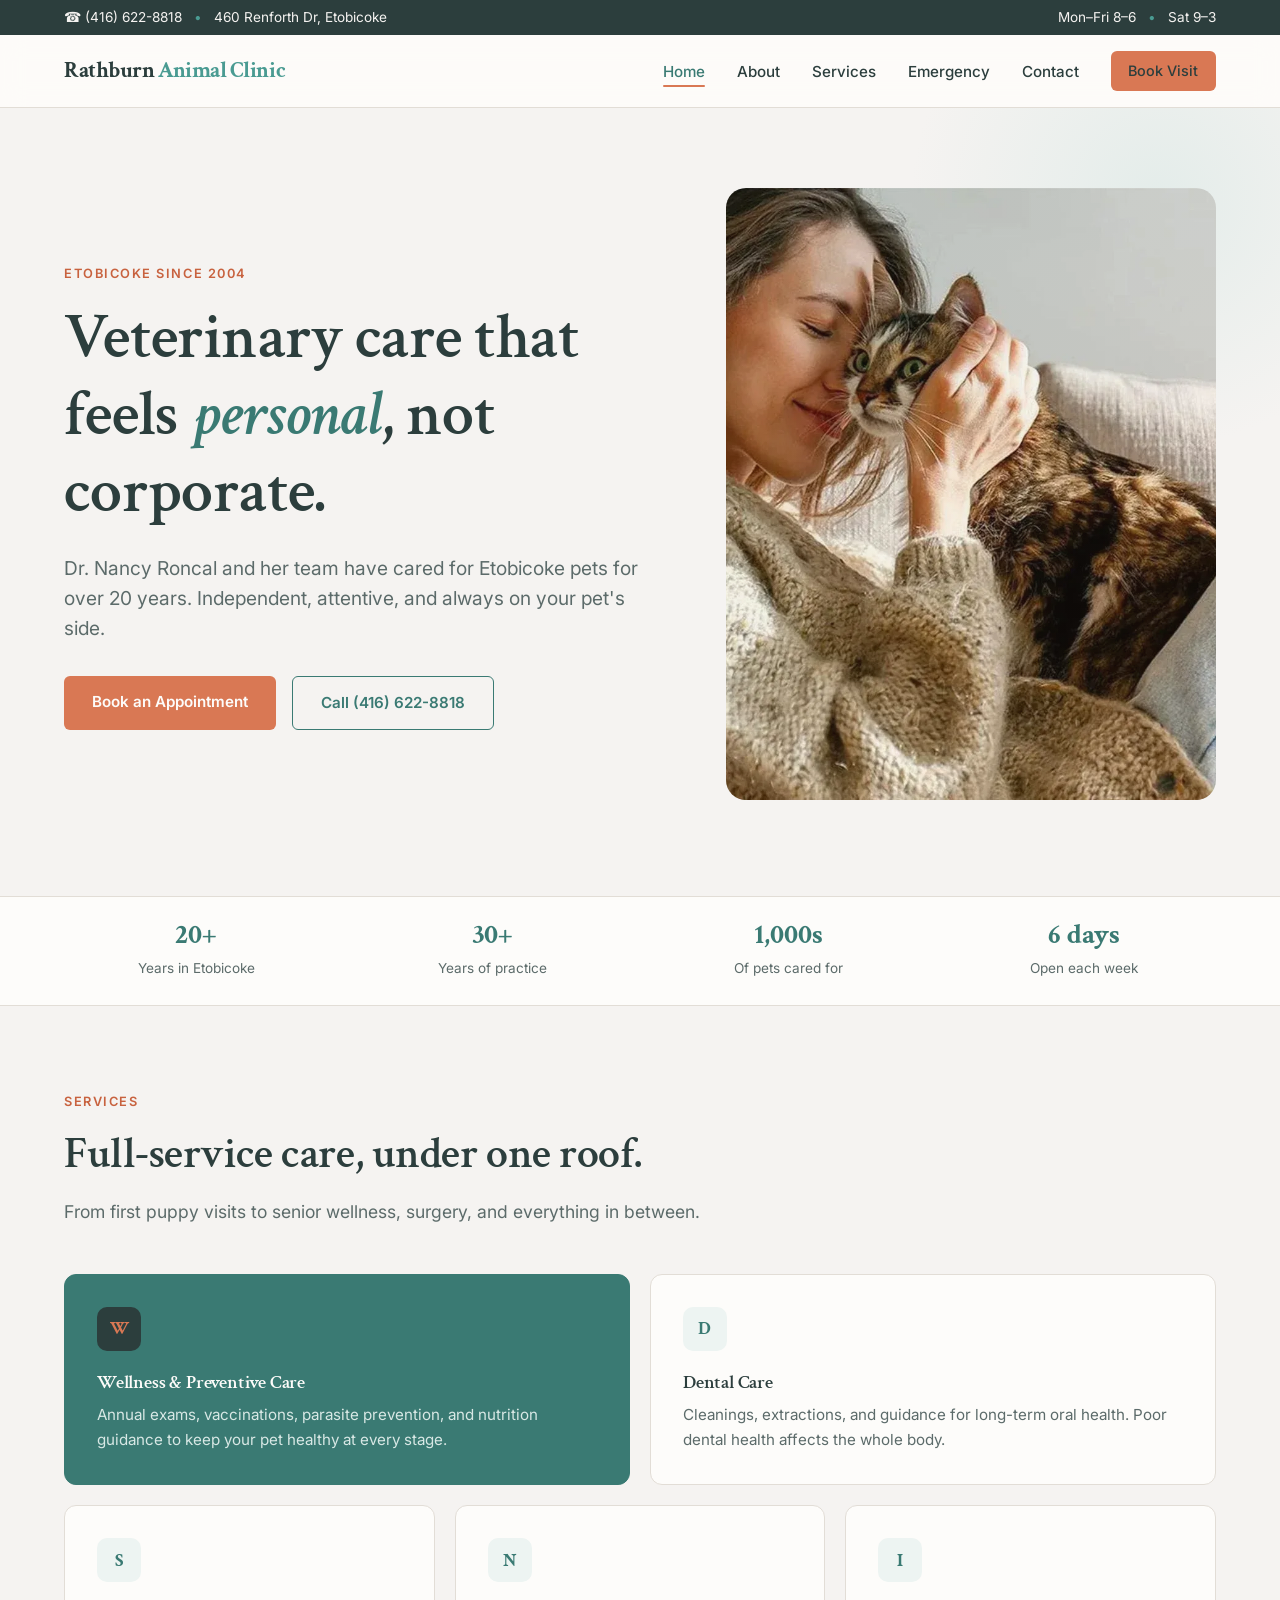
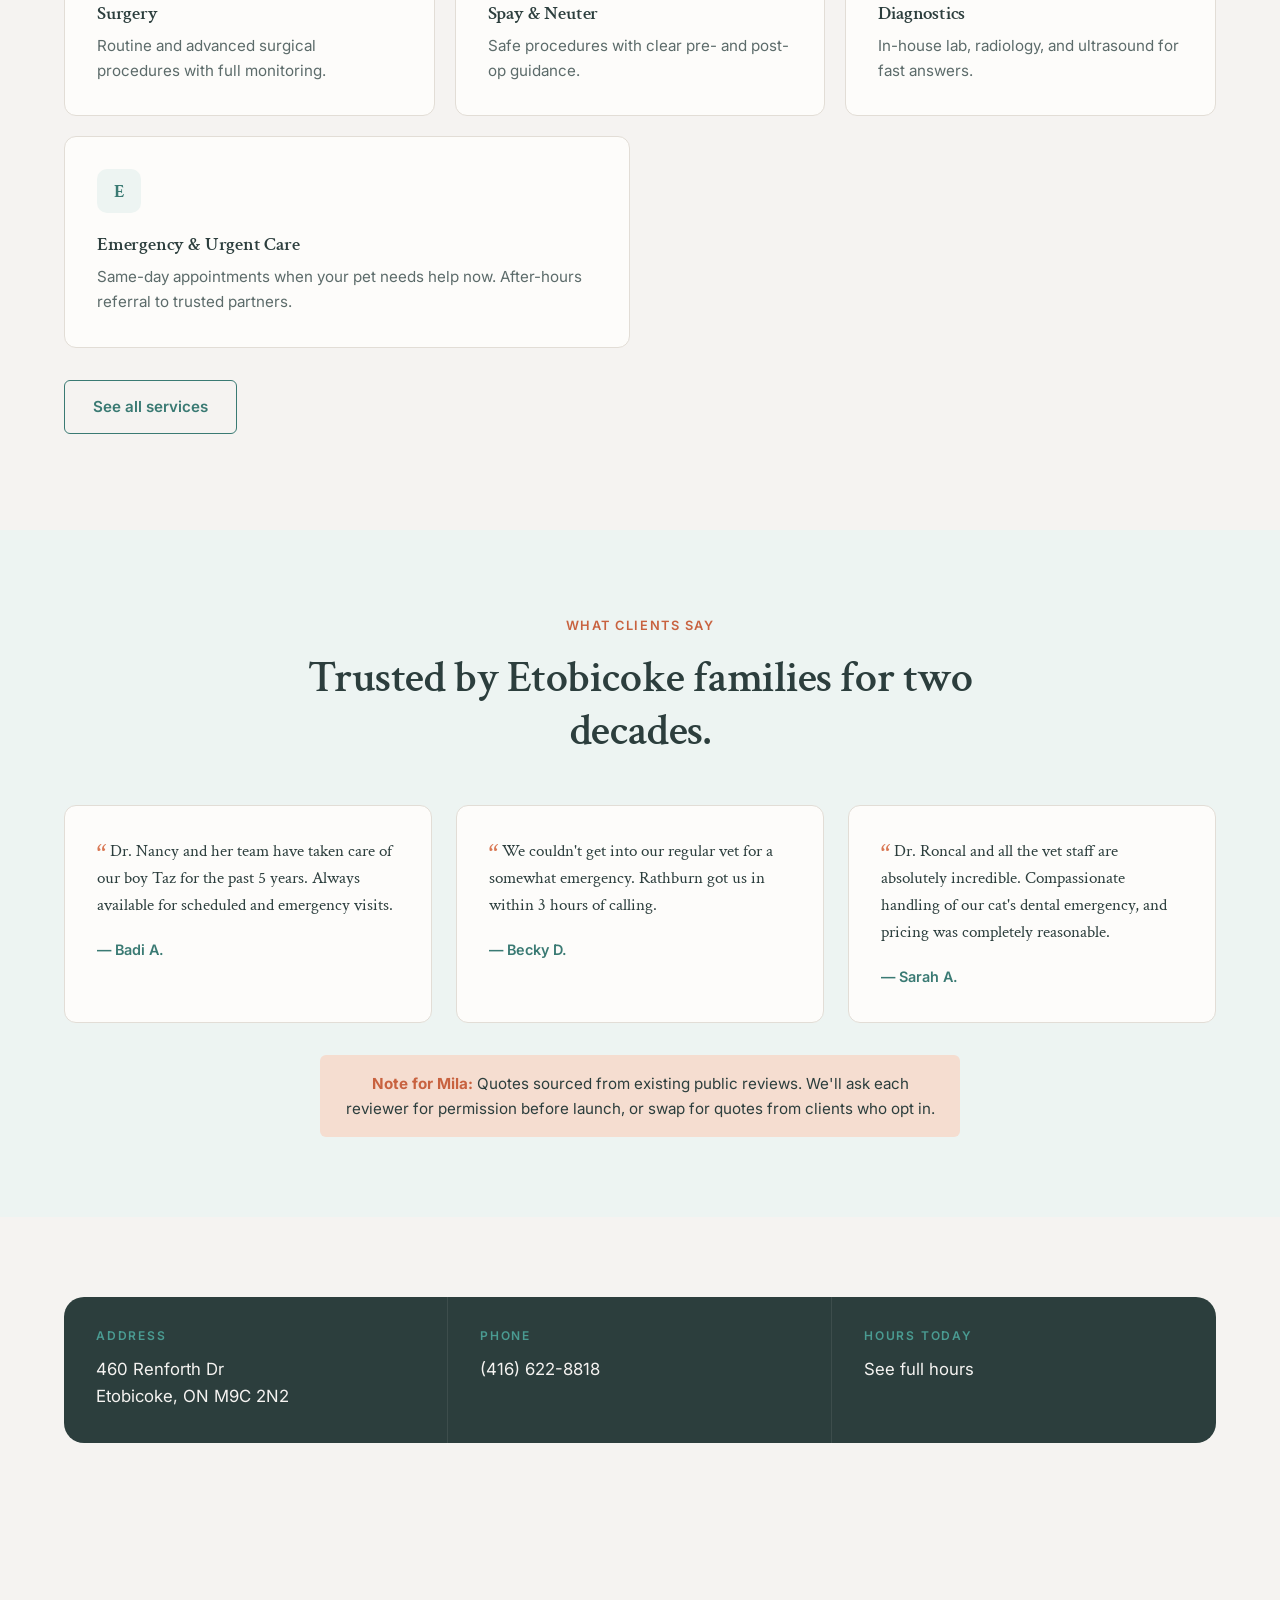
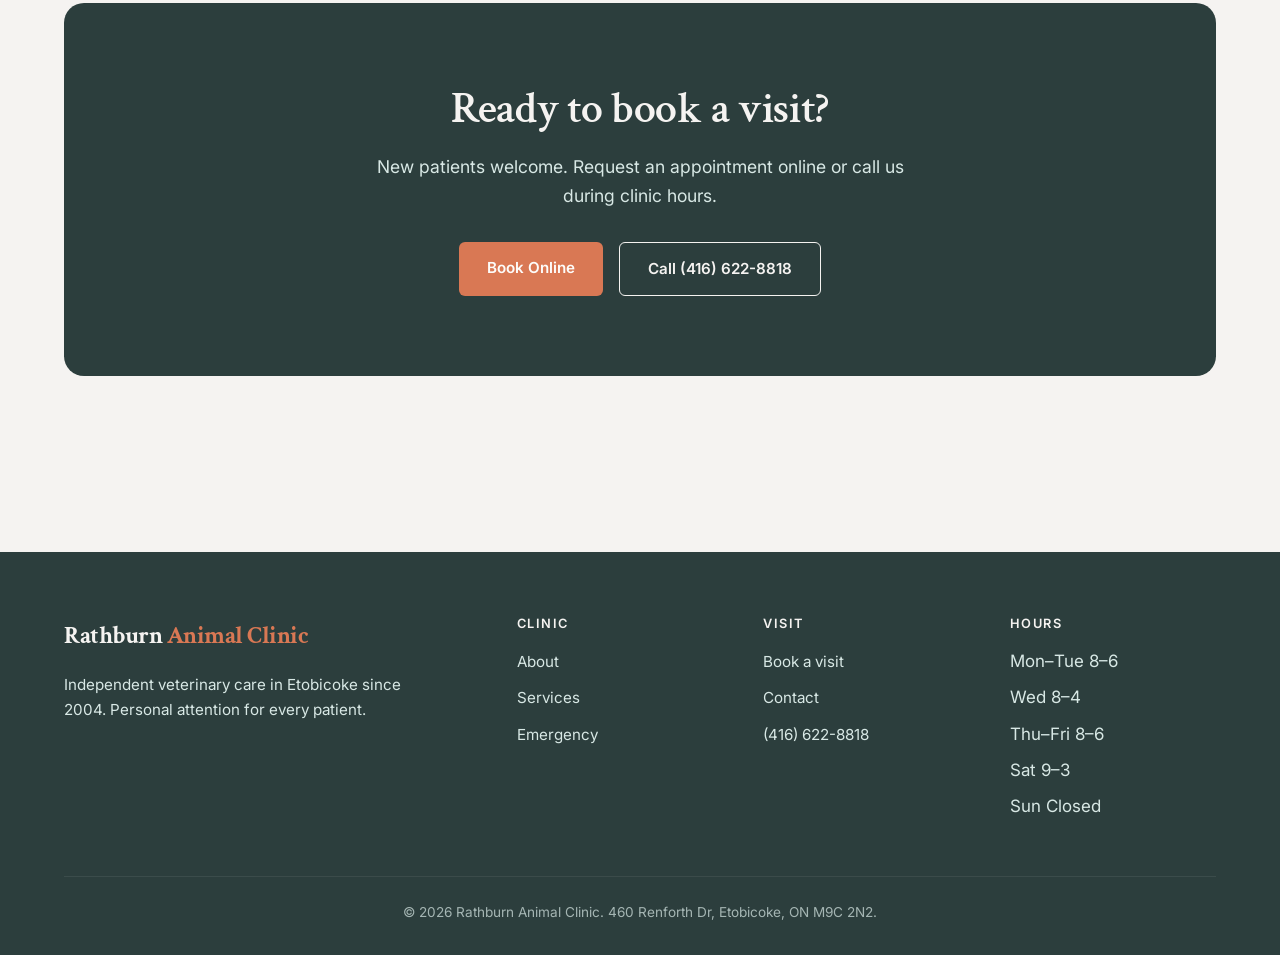
==== commit f5b341b2: "v3: integrate photos from existing site + real client testimonials" ====
--- a/index.html
+++ b/index.html
@@ -46,7 +46,7 @@
         <a href="tel:+14166228818" class="btn btn-ghost">Call (416) 622-8818</a>
       </div>
     </div>
-    <div class="hero-image"></div>
+    <div class="hero-image"><img src="images/hero.webp" alt="A pet owner with her cat" loading="eager" /></div>
   </div>
 </section>
 
@@ -110,20 +110,20 @@
     </div>
     <div class="testimonial-grid">
       <div class="testimonial">
-        <blockquote>Dr. Roncal takes the time to explain everything. We never feel rushed and always leave with a clear plan.</blockquote>
-        <cite>— Testimonial placeholder</cite>
+        <blockquote>Dr. Nancy and her team have taken care of our boy Taz for the past 5 years. Always available for scheduled and emergency visits.</blockquote>
+        <cite>— Badi A.</cite>
       </div>
       <div class="testimonial">
-        <blockquote>Been bringing our dogs here for over ten years. They treat every pet like their own.</blockquote>
-        <cite>— Testimonial placeholder</cite>
+        <blockquote>We couldn't get into our regular vet for a somewhat emergency. Rathburn got us in within 3 hours of calling.</blockquote>
+        <cite>— Becky D.</cite>
       </div>
       <div class="testimonial">
-        <blockquote>When our cat needed emergency surgery, they got us in same-day. Compassionate and professional.</blockquote>
-        <cite>— Testimonial placeholder</cite>
-      </div>
-    </div>
-    <div class="note" style="max-width:600px;margin:2rem auto 0;text-align:center;border-left:none;">
-      <strong>Note for Mila:</strong> Replace these with real client quotes (with permission) once collected.
+        <blockquote>Dr. Roncal and all the vet staff are absolutely incredible. Compassionate handling of our cat's dental emergency, and pricing was completely reasonable.</blockquote>
+        <cite>— Sarah A.</cite>
+      </div>
+    </div>
+    <div class="note" style="max-width:640px;margin:2rem auto 0;text-align:center;border-left:none;">
+      <strong>Note for Mila:</strong> Quotes sourced from existing public reviews. We'll ask each reviewer for permission before launch, or swap for quotes from clients who opt in.
     </div>
   </div>
 </section>
--- a/css/style.css
+++ b/css/style.css
@@ -222,15 +222,19 @@
     aspect-ratio: 4/5;
     border-radius: var(--radius-lg);
     overflow: hidden;
-    display: flex;
-    align-items: center;
-    justify-content: center;
-    color: var(--teal-900);
-    font-family: var(--font-serif);
-    font-style: italic;
     background-image: linear-gradient(135deg, var(--teal-100) 0%, var(--orange-100) 100%);
 }
-.hero-image::after { content: "Photo placeholder"; opacity: 0.6; }
+.hero-image img { width: 100%; height: 100%; object-fit: cover; display: block; }
+.hero-image::before {
+    content: "";
+    position: absolute;
+    inset: 0;
+    background: linear-gradient(135deg, rgba(58,122,115,0.08) 0%, rgba(217,120,84,0.08) 100%);
+    z-index: 1;
+}
+
+.about-split-image img { width: 100%; height: 100%; object-fit: cover; display: block; }
+.doctor-photo img { width: 100%; height: 100%; object-fit: cover; display: block; border-radius: var(--radius); }
 
 .trust-strip {
     background: var(--bg-white);
@@ -318,14 +322,7 @@
     aspect-ratio: 1;
     background: linear-gradient(135deg, var(--teal-600) 0%, var(--teal-900) 100%);
     border-radius: var(--radius);
-    display: flex;
-    align-items: center;
-    justify-content: center;
-    color: var(--bg-white);
-    font-family: var(--font-serif);
-    font-style: italic;
-    font-size: 1.1rem;
-    opacity: 0.9;
+    overflow: hidden;
 }
 .about-split blockquote {
     font-family: var(--font-serif);
@@ -488,12 +485,7 @@
     aspect-ratio: 1;
     background: linear-gradient(135deg, var(--teal-600), var(--teal-900));
     border-radius: var(--radius);
-    display: flex;
-    align-items: center;
-    justify-content: center;
-    color: var(--bg);
-    font-family: var(--font-serif);
-    font-style: italic;
+    overflow: hidden;
 }
 .doctor-card h3 { font-size: 1.75rem; margin-bottom: 0.25rem; }
 .doctor-card .title {
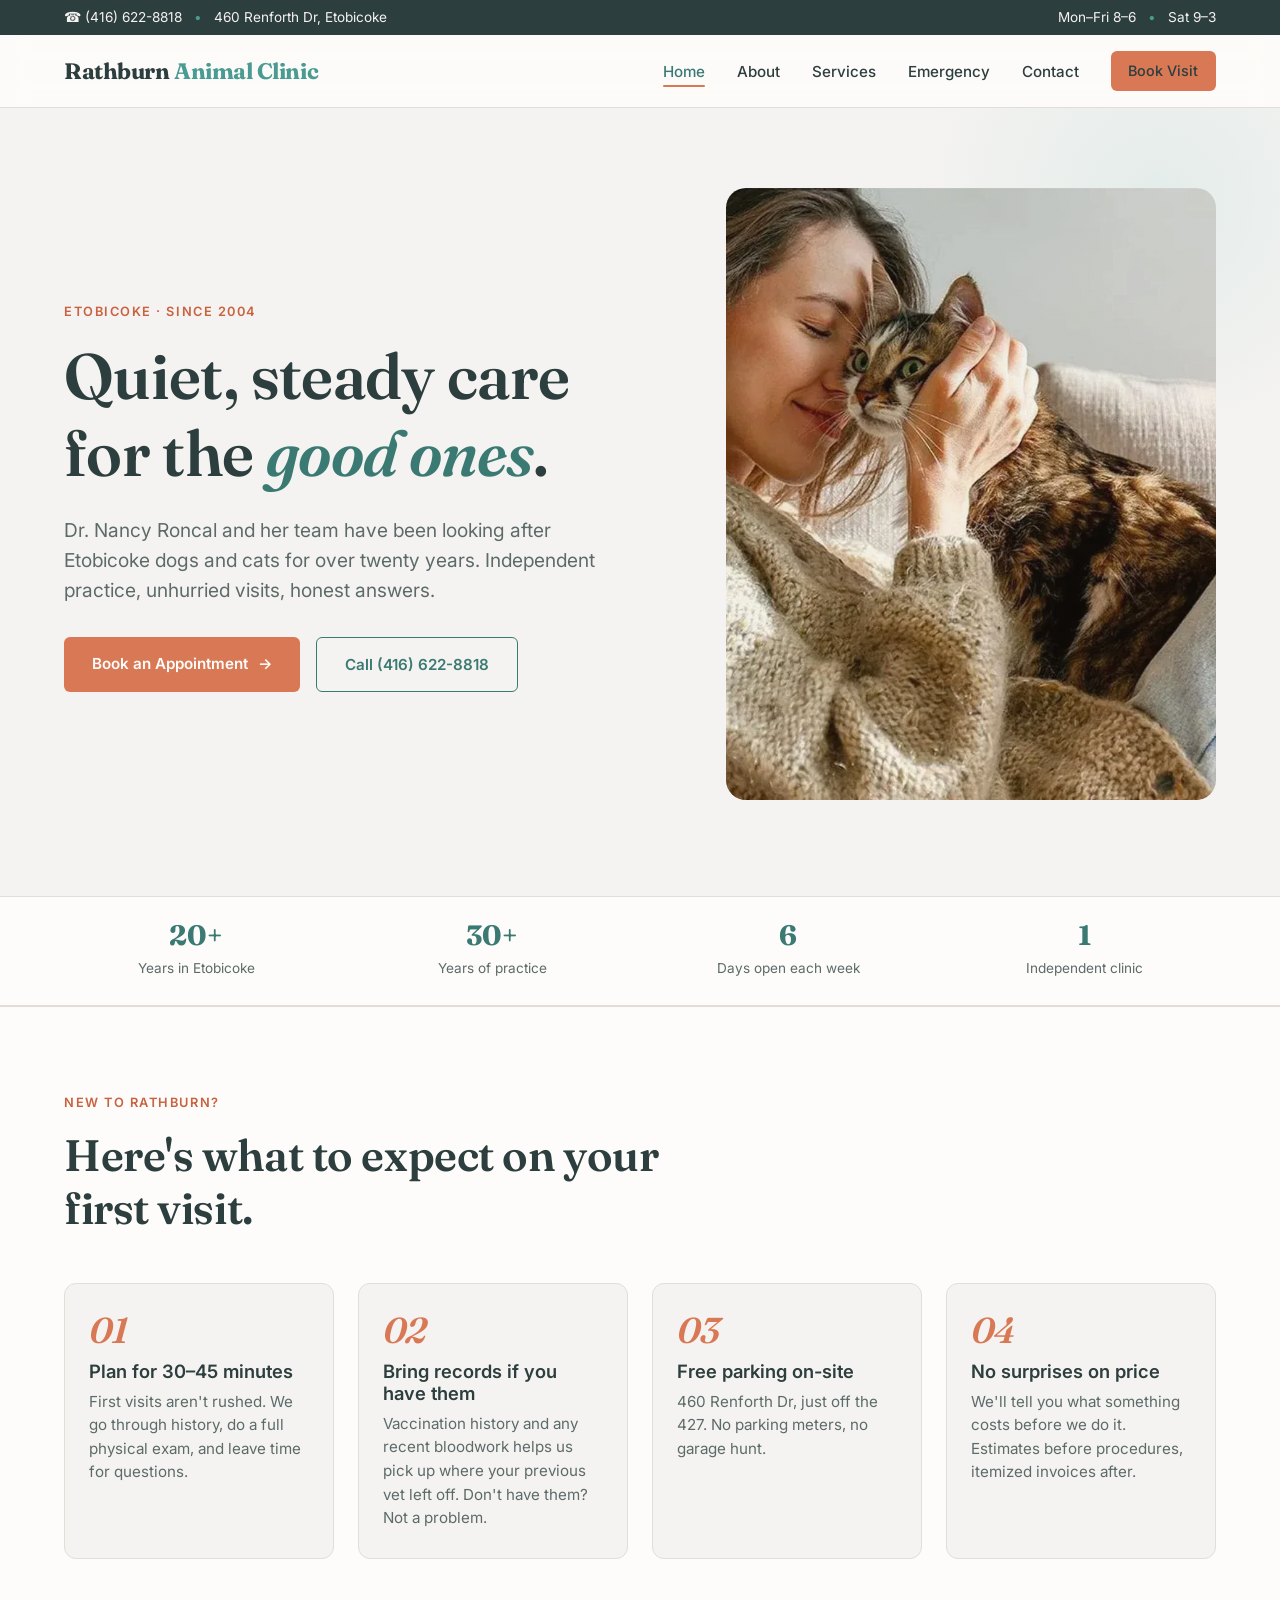
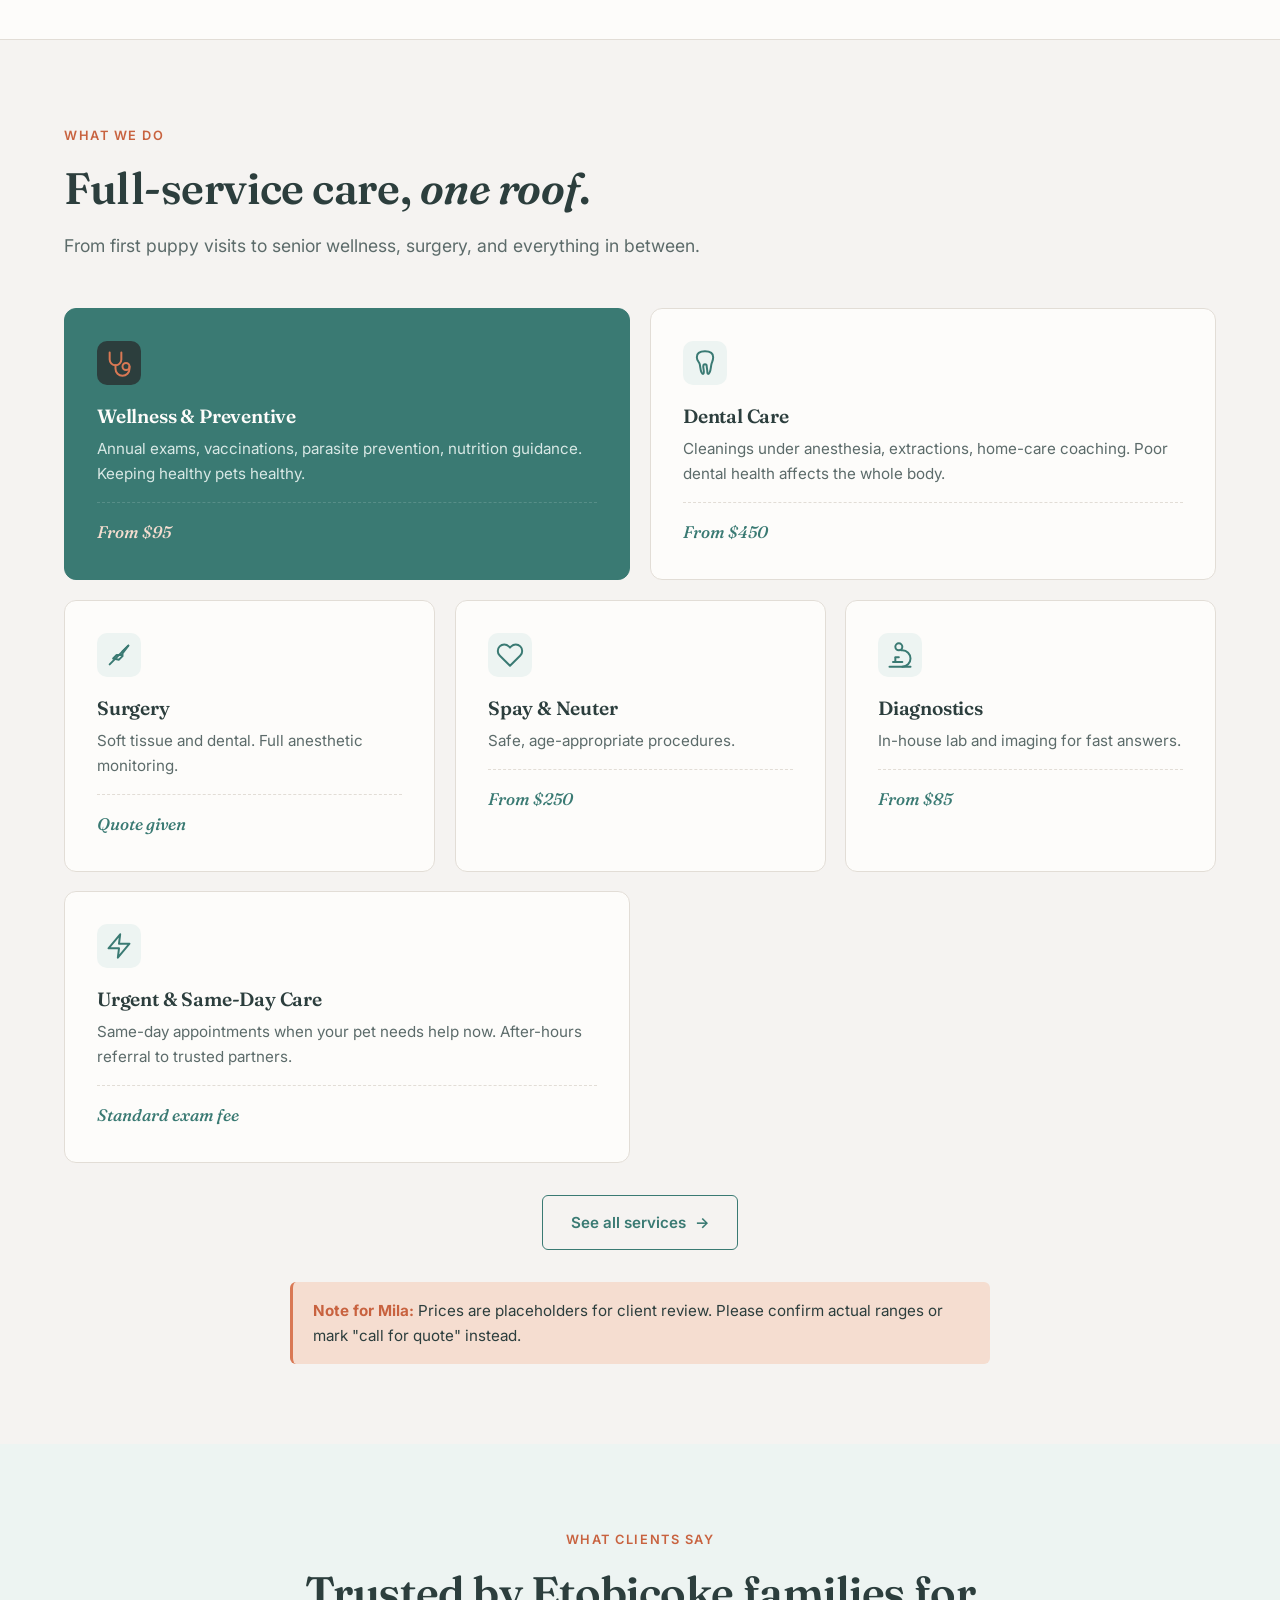
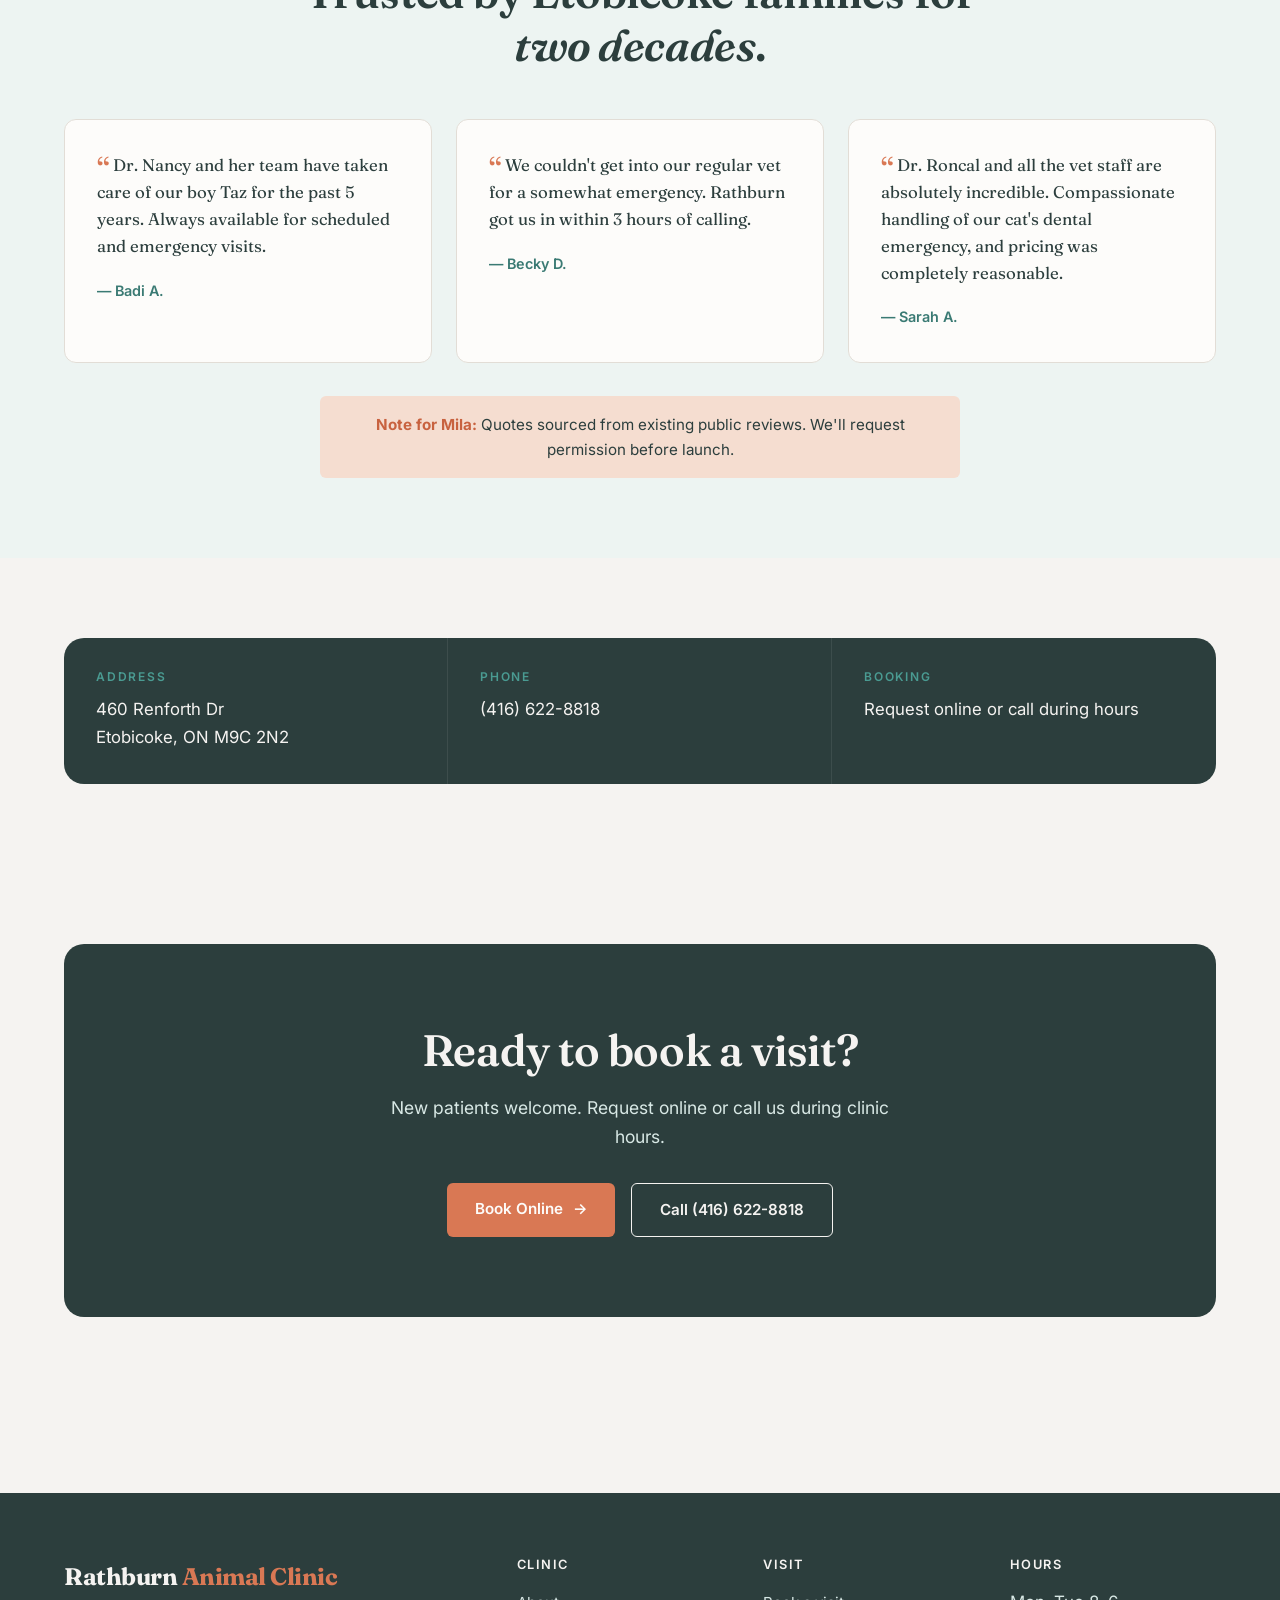
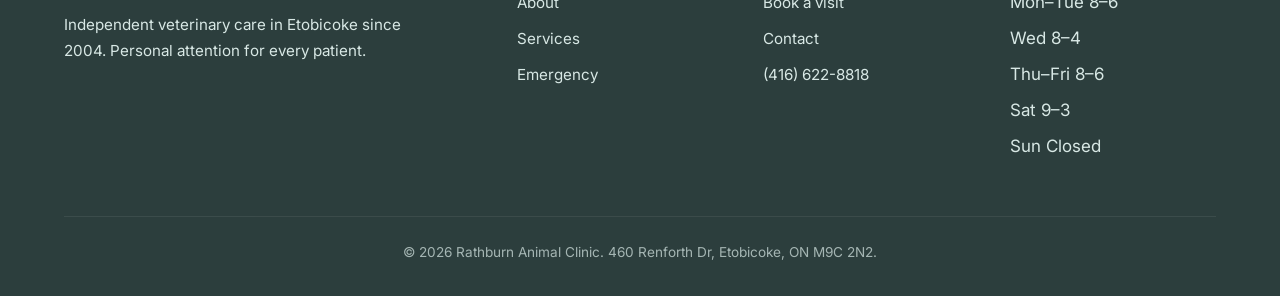
==== commit 0eb86550: "v5: hero rework, FAQ section, pricing, emergency triage, mobile CTA, Fraunces typography" ====
--- a/index.html
+++ b/index.html
@@ -7,7 +7,7 @@
 <meta name="description" content="Independent veterinary care in Etobicoke since 2004. Dr. Nancy Roncal and team." />
 <link rel="preconnect" href="https://fonts.googleapis.com" />
 <link rel="preconnect" href="https://fonts.gstatic.com" crossorigin />
-<link href="https://fonts.googleapis.com/css2?family=Crimson+Text:ital,wght@0,400;0,600;0,700;1,400;1,600&family=Inter:wght@400;500;600;700&display=swap" rel="stylesheet" />
+<link href="https://fonts.googleapis.com/css2?family=Fraunces:ital,opsz,wght@0,9..144,400;0,9..144,600;0,9..144,700;0,9..144,900;1,9..144,400;1,9..144,600;1,9..144,700&family=Inter:wght@400;500;600;700&display=swap" rel="stylesheet" />
 <link rel="stylesheet" href="css/style.css" />
 </head>
 <body>
@@ -38,11 +38,11 @@
 <section class="hero">
   <div class="container">
     <div class="hero-content">
-      <span class="eyebrow">Etobicoke Since 2004</span>
-      <h1>Veterinary care that feels <em>personal</em>, not corporate.</h1>
-      <p class="hero-lede">Dr. Nancy Roncal and her team have cared for Etobicoke pets for over 20 years. Independent, attentive, and always on your pet's side.</p>
+      <span class="eyebrow">Etobicoke · Since 2004</span>
+      <h1>Quiet, steady care<br/>for the <em>good ones</em>.</h1>
+      <p class="hero-lede">Dr. Nancy Roncal and her team have been looking after Etobicoke dogs and cats for over twenty years. Independent practice, unhurried visits, honest answers.</p>
       <div class="hero-cta">
-        <a href="appointment.html" class="btn btn-accent">Book an Appointment</a>
+        <a href="appointment.html" class="btn btn-accent">Book an Appointment <span class="arrow">→</span></a>
         <a href="tel:+14166228818" class="btn btn-ghost">Call (416) 622-8818</a>
       </div>
     </div>
@@ -54,51 +54,91 @@
   <div class="container">
     <div class="trust-item"><strong>20+</strong><span>Years in Etobicoke</span></div>
     <div class="trust-item"><strong>30+</strong><span>Years of practice</span></div>
-    <div class="trust-item"><strong>1,000s</strong><span>Of pets cared for</span></div>
-    <div class="trust-item"><strong>6 days</strong><span>Open each week</span></div>
-  </div>
-</section>
-
-<section>
+    <div class="trust-item"><strong>6</strong><span>Days open each week</span></div>
+    <div class="trust-item"><strong>1</strong><span>Independent clinic</span></div>
+  </div>
+</section>
+
+<section class="new-patient">
   <div class="container">
     <div class="section-head">
-      <span class="eyebrow">Services</span>
-      <h2>Full-service care, under one roof.</h2>
+      <span class="eyebrow">New to Rathburn?</span>
+      <h2>Here's what to expect on your first visit.</h2>
+    </div>
+    <div class="faq-grid">
+      <div class="faq-card">
+        <div class="faq-num">01</div>
+        <h3>Plan for 30–45 minutes</h3>
+        <p>First visits aren't rushed. We go through history, do a full physical exam, and leave time for questions.</p>
+      </div>
+      <div class="faq-card">
+        <div class="faq-num">02</div>
+        <h3>Bring records if you have them</h3>
+        <p>Vaccination history and any recent bloodwork helps us pick up where your previous vet left off. Don't have them? Not a problem.</p>
+      </div>
+      <div class="faq-card">
+        <div class="faq-num">03</div>
+        <h3>Free parking on-site</h3>
+        <p>460 Renforth Dr, just off the 427. No parking meters, no garage hunt.</p>
+      </div>
+      <div class="faq-card">
+        <div class="faq-num">04</div>
+        <h3>No surprises on price</h3>
+        <p>We'll tell you what something costs before we do it. Estimates before procedures, itemized invoices after.</p>
+      </div>
+    </div>
+  </div>
+</section>
+
+<section class="services-section">
+  <div class="container">
+    <div class="section-head">
+      <span class="eyebrow">What We Do</span>
+      <h2>Full-service care, <em>one roof</em>.</h2>
       <p>From first puppy visits to senior wellness, surgery, and everything in between.</p>
     </div>
     <div class="services-bento">
       <div class="service-card featured">
-        <div class="icon">W</div>
-        <h3>Wellness & Preventive Care</h3>
-        <p>Annual exams, vaccinations, parasite prevention, and nutrition guidance to keep your pet healthy at every stage.</p>
+        <div class="icon"><svg width="28" height="28" viewBox="0 0 24 24" fill="none" stroke="currentColor" stroke-width="1.7" stroke-linecap="round" stroke-linejoin="round"><path d="M4 3v6a5 5 0 0010 0V3"/><circle cx="18" cy="15" r="3"/><path d="M9 14v3a6 6 0 006 6 6 6 0 006-6v-2"/></svg></div>
+        <h3>Wellness & Preventive</h3>
+        <p>Annual exams, vaccinations, parasite prevention, nutrition guidance. Keeping healthy pets healthy.</p>
+        <p class="price">From $95</p>
       </div>
       <div class="service-card span-3">
-        <div class="icon">D</div>
+        <div class="icon"><svg width="28" height="28" viewBox="0 0 24 24" fill="none" stroke="currentColor" stroke-width="1.7" stroke-linecap="round" stroke-linejoin="round"><path d="M12 2c3 0 7 1 7 5 0 3-1 4-1.5 6-.5 2-.5 5-1.5 7s-2 2-2 0-.5-4-.5-5c0-1-.5-2-1.5-2s-1.5 1-1.5 2c0 1 .5 3 .5 5s-1 2-2 0-1-5-1.5-7S5 10 5 7c0-4 4-5 7-5z"/></svg></div>
         <h3>Dental Care</h3>
-        <p>Cleanings, extractions, and guidance for long-term oral health. Poor dental health affects the whole body.</p>
+        <p>Cleanings under anesthesia, extractions, home-care coaching. Poor dental health affects the whole body.</p>
+        <p class="price">From $450</p>
       </div>
       <div class="service-card">
-        <div class="icon">S</div>
+        <div class="icon"><svg width="28" height="28" viewBox="0 0 24 24" fill="none" stroke="currentColor" stroke-width="1.7" stroke-linecap="round" stroke-linejoin="round"><path d="M20 4L4 20"/><path d="M20 4l-6 8h-4l-3 3 5 1 3-3v-4l5-5z"/></svg></div>
         <h3>Surgery</h3>
-        <p>Routine and advanced surgical procedures with full monitoring.</p>
+        <p>Soft tissue and dental. Full anesthetic monitoring.</p>
+        <p class="price">Quote given</p>
       </div>
       <div class="service-card">
-        <div class="icon">N</div>
+        <div class="icon"><svg width="28" height="28" viewBox="0 0 24 24" fill="none" stroke="currentColor" stroke-width="1.7" stroke-linecap="round" stroke-linejoin="round"><path d="M20.84 4.61a5.5 5.5 0 00-7.78 0L12 5.67l-1.06-1.06a5.5 5.5 0 00-7.78 7.78l1.06 1.06L12 21.23l7.78-7.78 1.06-1.06a5.5 5.5 0 000-7.78z"/></svg></div>
         <h3>Spay & Neuter</h3>
-        <p>Safe procedures with clear pre- and post-op guidance.</p>
+        <p>Safe, age-appropriate procedures.</p>
+        <p class="price">From $250</p>
       </div>
       <div class="service-card">
-        <div class="icon">I</div>
+        <div class="icon"><svg width="28" height="28" viewBox="0 0 24 24" fill="none" stroke="currentColor" stroke-width="1.7" stroke-linecap="round" stroke-linejoin="round"><path d="M6 18h8"/><path d="M3 22h18"/><path d="M14 22a7 7 0 100-14h-1"/><path d="M9 14h2"/><path d="M8 14v4"/><circle cx="11" cy="5" r="3"/></svg></div>
         <h3>Diagnostics</h3>
-        <p>In-house lab, radiology, and ultrasound for fast answers.</p>
+        <p>In-house lab and imaging for fast answers.</p>
+        <p class="price">From $85</p>
       </div>
       <div class="service-card span-3">
-        <div class="icon">E</div>
-        <h3>Emergency & Urgent Care</h3>
+        <div class="icon"><svg width="28" height="28" viewBox="0 0 24 24" fill="none" stroke="currentColor" stroke-width="1.7" stroke-linecap="round" stroke-linejoin="round"><polygon points="13 2 3 14 12 14 11 22 21 10 12 10 13 2"/></svg></div>
+        <h3>Urgent & Same-Day Care</h3>
         <p>Same-day appointments when your pet needs help now. After-hours referral to trusted partners.</p>
-      </div>
-    </div>
-    <p style="margin-top:2rem;"><a href="services.html" class="btn btn-ghost">See all services</a></p>
+        <p class="price">Standard exam fee</p>
+      </div>
+    </div>
+    <p style="margin-top:2rem;text-align:center;"><a href="services.html" class="btn btn-ghost">See all services <span class="arrow">→</span></a></p>
+    <div class="note" style="max-width:700px;margin:2rem auto 0;">
+      <strong>Note for Mila:</strong> Prices are placeholders for client review. Please confirm actual ranges or mark "call for quote" instead.
+    </div>
   </div>
 </section>
 
@@ -106,7 +146,7 @@
   <div class="container">
     <div class="section-head center">
       <span class="eyebrow">What Clients Say</span>
-      <h2>Trusted by Etobicoke families for two decades.</h2>
+      <h2>Trusted by Etobicoke families for <em>two decades</em>.</h2>
     </div>
     <div class="testimonial-grid">
       <div class="testimonial">
@@ -123,7 +163,7 @@
       </div>
     </div>
     <div class="note" style="max-width:640px;margin:2rem auto 0;text-align:center;border-left:none;">
-      <strong>Note for Mila:</strong> Quotes sourced from existing public reviews. We'll ask each reviewer for permission before launch, or swap for quotes from clients who opt in.
+      <strong>Note for Mila:</strong> Quotes sourced from existing public reviews. We'll request permission before launch.
     </div>
   </div>
 </section>
@@ -140,8 +180,8 @@
         <p><a href="tel:+14166228818">(416) 622-8818</a></p>
       </div>
       <div class="info-bar-item">
-        <h4>Hours Today</h4>
-        <p>See <a href="contact.html">full hours</a></p>
+        <h4>Booking</h4>
+        <p><a href="appointment.html">Request online</a> or call during hours</p>
       </div>
     </div>
   </div>
@@ -151,15 +191,19 @@
   <div class="container">
     <div class="final-cta">
       <h2>Ready to book a visit?</h2>
-      <p>New patients welcome. Request an appointment online or call us during clinic hours.</p>
+      <p>New patients welcome. Request online or call us during clinic hours.</p>
       <div class="hero-cta" style="justify-content:center;">
-        <a href="appointment.html" class="btn btn-accent">Book Online</a>
+        <a href="appointment.html" class="btn btn-accent">Book Online <span class="arrow">→</span></a>
         <a href="tel:+14166228818" class="btn btn-ghost" style="border-color:var(--bg);color:var(--bg);">Call (416) 622-8818</a>
       </div>
     </div>
   </div>
 </section>
 </main>
+<a href="tel:+14166228818" class="mobile-call-fab" aria-label="Call Rathburn Animal Clinic">
+  <svg width="20" height="20" viewBox="0 0 24 24" fill="none" stroke="currentColor" stroke-width="2.2" stroke-linecap="round" stroke-linejoin="round"><path d="M22 16.92v3a2 2 0 01-2.18 2 19.79 19.79 0 01-8.63-3.07 19.5 19.5 0 01-6-6 19.79 19.79 0 01-3.07-8.67A2 2 0 014.11 2h3a2 2 0 012 1.72 12.84 12.84 0 00.7 2.81 2 2 0 01-.45 2.11L8.09 9.91a16 16 0 006 6l1.27-1.27a2 2 0 012.11-.45 12.84 12.84 0 002.81.7A2 2 0 0122 16.92z"/></svg>
+  <span>Call</span>
+</a>
 <footer class="footer">
   <div class="container">
     <div class="footer-grid">
--- a/css/style.css
+++ b/css/style.css
@@ -17,7 +17,7 @@
     --text-soft: #5C6B6A;
     --border:    #E2DDD6;
 
-    --font-serif: "Crimson Text", Georgia, "Times New Roman", serif;
+    --font-serif: "Fraunces", Georgia, "Times New Roman", serif;
     --font-sans:  "Inter", -apple-system, BlinkMacSystemFont, "Segoe UI", Helvetica, Arial, sans-serif;
 
     --radius-sm: 6px;
@@ -506,6 +506,91 @@
     font-size: 0.95rem;
 }
 .note strong { color: var(--orange-600); }
+
+/* ===== ANIMATIONS ===== */
+
+/* Scroll reveal */
+.reveal {
+    opacity: 0;
+    transform: translateY(24px);
+    transition: opacity 0.7s cubic-bezier(0.22, 1, 0.36, 1), transform 0.7s cubic-bezier(0.22, 1, 0.36, 1);
+    will-change: opacity, transform;
+}
+.reveal.in {
+    opacity: 1;
+    transform: translateY(0);
+}
+.reveal.delay-1 { transition-delay: 0.08s; }
+.reveal.delay-2 { transition-delay: 0.16s; }
+.reveal.delay-3 { transition-delay: 0.24s; }
+.reveal.delay-4 { transition-delay: 0.32s; }
+.reveal.delay-5 { transition-delay: 0.4s; }
+
+/* Hero entrance on load */
+.hero-content > * {
+    opacity: 0;
+    transform: translateY(16px);
+    animation: heroIn 0.8s cubic-bezier(0.22, 1, 0.36, 1) forwards;
+}
+.hero-content > *:nth-child(1) { animation-delay: 0.1s; }
+.hero-content > *:nth-child(2) { animation-delay: 0.2s; }
+.hero-content > *:nth-child(3) { animation-delay: 0.3s; }
+.hero-content > *:nth-child(4) { animation-delay: 0.4s; }
+
+.hero-image {
+    opacity: 0;
+    transform: scale(0.97);
+    animation: heroImgIn 1s cubic-bezier(0.22, 1, 0.36, 1) 0.3s forwards;
+}
+
+@keyframes heroIn {
+    to { opacity: 1; transform: translateY(0); }
+}
+@keyframes heroImgIn {
+    to { opacity: 1; transform: scale(1); }
+}
+
+/* Ken Burns on hero image */
+.hero-image img {
+    animation: kenburns 16s ease-in-out infinite alternate;
+}
+@keyframes kenburns {
+    0%   { transform: scale(1);    }
+    100% { transform: scale(1.06); }
+}
+
+/* About split image gentle zoom on hover */
+.about-split-image { overflow: hidden; }
+.about-split-image img {
+    transition: transform 0.6s cubic-bezier(0.22, 1, 0.36, 1);
+}
+.about-split:hover .about-split-image img { transform: scale(1.04); }
+
+/* Service card icon lift */
+.service-card .icon { transition: transform 0.25s cubic-bezier(0.22, 1, 0.36, 1), background 0.2s ease; }
+.service-card:hover .icon { transform: translateY(-3px) rotate(-3deg); }
+
+/* Button arrow nudge helper */
+.btn .arrow { display: inline-block; transition: transform 0.18s ease; margin-left: 0.35rem; }
+.btn:hover .arrow { transform: translateX(3px); }
+
+/* Testimonial quote mark subtle fade in */
+.testimonial blockquote::before { transition: opacity 0.3s ease; }
+
+/* Counter (trust strip) - start invisible, handled by JS adding .counted */
+.trust-item strong { transition: color 0.3s ease; }
+
+/* Prefers reduced motion - disable everything */
+@media (prefers-reduced-motion: reduce) {
+    *, *::before, *::after {
+        animation-duration: 0.001ms !important;
+        animation-delay: 0ms !important;
+        transition-duration: 0.001ms !important;
+    }
+    .reveal { opacity: 1 !important; transform: none !important; }
+    .hero-content > *, .hero-image { opacity: 1 !important; transform: none !important; }
+    .hero-image img { animation: none !important; }
+}
 
 @media (max-width: 900px) {
     .hero .container { grid-template-columns: 1fr; gap: 2rem; }
@@ -545,3 +630,61 @@
     section { padding: 3rem 0; }
     .hero { padding: 3rem 0 4rem; }
 }
+
+/* ---------- v5 additions ---------- */
+
+/* New Patient / FAQ section */
+.new-patient { padding: 5rem 0; background: var(--bg-white); border-top: 1px solid var(--border); border-bottom: 1px solid var(--border); }
+.faq-grid { display: grid; grid-template-columns: repeat(4, 1fr); gap: 1.5rem; margin-top: 2.5rem; }
+.faq-card { background: var(--bg); border: 1px solid var(--border); border-radius: var(--radius); padding: 1.75rem 1.5rem; position: relative; transition: transform 0.25s ease, box-shadow 0.25s ease, border-color 0.25s ease; }
+.faq-card:hover { transform: translateY(-3px); box-shadow: var(--shadow); border-color: var(--teal-600); }
+.faq-num { font-family: var(--font-serif); font-size: 2.25rem; font-weight: 600; font-style: italic; color: var(--orange-500); line-height: 1; margin-bottom: 0.75rem; letter-spacing: -0.02em; }
+.faq-card h3 { font-size: 1.15rem; margin-bottom: 0.5rem; font-family: var(--font-sans); font-weight: 600; letter-spacing: 0; }
+.faq-card p { font-size: 0.95rem; color: var(--text-soft); margin-bottom: 0; line-height: 1.55; }
+
+/* Services section wrapper */
+.services-section { padding: 5rem 0; }
+
+/* Price tag on service cards */
+.service-card .price { margin-top: 1rem; padding-top: 1rem; border-top: 1px dashed var(--border); font-family: var(--font-serif); font-style: italic; font-size: 1.05rem; color: var(--teal-700); margin-bottom: 0; font-weight: 500; }
+.service-card.featured .price { color: var(--orange-100); border-top-color: rgba(255,255,255,0.15); }
+
+/* Emergency triage panel */
+.triage-lede { font-size: 1.1rem; color: var(--text-soft); max-width: 700px; margin-bottom: 2rem; }
+.triage-panel { background: var(--bg-white); border: 1px solid var(--border); border-radius: var(--radius-lg); padding: 2.5rem; margin-top: 1.5rem; box-shadow: var(--shadow); }
+.triage-grid { display: grid; grid-template-columns: 1fr 1fr; gap: 2rem; margin-top: 1.5rem; }
+.triage-col { border-radius: var(--radius); padding: 1.75rem; border: 2px solid transparent; }
+.triage-col h3 { font-family: var(--font-sans); font-size: 1.1rem; font-weight: 700; text-transform: uppercase; letter-spacing: 0.08em; margin-bottom: 1rem; }
+.triage-col ul { list-style: none; padding: 0; margin: 0; }
+.triage-col li { padding: 0.5rem 0 0.5rem 1.5rem; position: relative; font-size: 0.98rem; border-bottom: 1px solid rgba(0,0,0,0.05); }
+.triage-col li:last-child { border-bottom: none; }
+.triage-col li::before { position: absolute; left: 0; top: 0.5rem; font-weight: 700; }
+.triage-col.urgent { background: #FDF0EC; border-color: var(--orange-500); }
+.triage-col.urgent h3 { color: var(--orange-600); }
+.triage-col.urgent li::before { content: "→"; color: var(--orange-600); }
+.triage-col.watch { background: var(--teal-50); border-color: var(--teal-600); }
+.triage-col.watch h3 { color: var(--teal-700); }
+.triage-col.watch li::before { content: "•"; color: var(--teal-700); }
+
+/* Mobile call FAB */
+.mobile-call-fab { display: none; position: fixed; bottom: 1.25rem; right: 1.25rem; z-index: 100; background: var(--orange-500); color: #fff; padding: 0.9rem 1.25rem; border-radius: 999px; font-weight: 600; font-size: 0.95rem; box-shadow: 0 8px 24px rgba(217, 120, 84, 0.45); align-items: center; gap: 0.5rem; text-decoration: none; transition: transform 0.2s ease, background 0.2s ease; }
+.mobile-call-fab:hover { background: var(--orange-600); color: #fff; transform: translateY(-2px); }
+.mobile-call-fab svg { stroke: #fff; }
+
+/* Page header (about/services/contact pages) */
+.page-header { padding: 5rem 0 3rem; background: var(--bg-white); border-bottom: 1px solid var(--border); }
+.page-header h1 { margin-bottom: 1rem; }
+.page-header p { font-size: 1.15rem; color: var(--text-soft); max-width: 700px; }
+
+/* Responsive */
+@media (max-width: 900px) {
+    .faq-grid { grid-template-columns: repeat(2, 1fr); }
+    .triage-grid { grid-template-columns: 1fr; gap: 1rem; }
+    .triage-panel { padding: 1.75rem; }
+}
+
+@media (max-width: 640px) {
+    .faq-grid { grid-template-columns: 1fr; }
+    .mobile-call-fab { display: inline-flex; }
+    body { padding-bottom: 4.5rem; }
+}
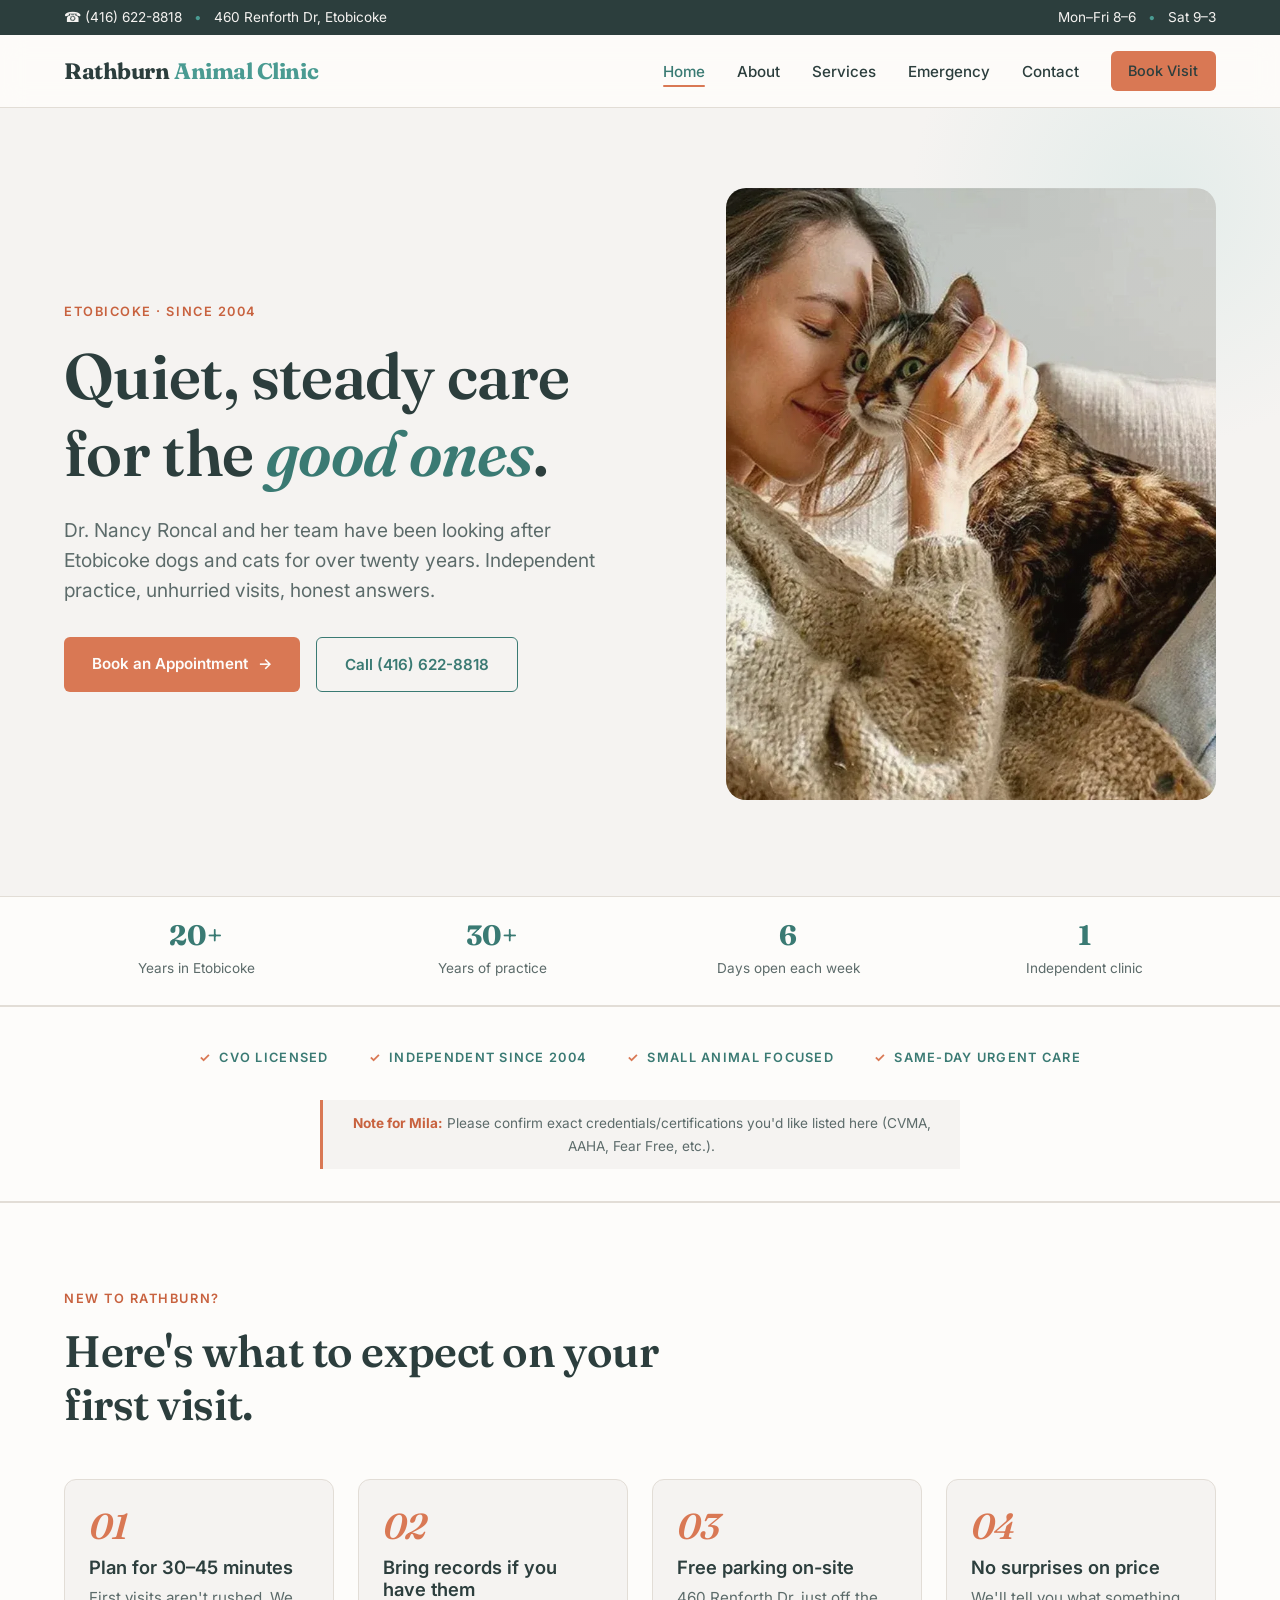
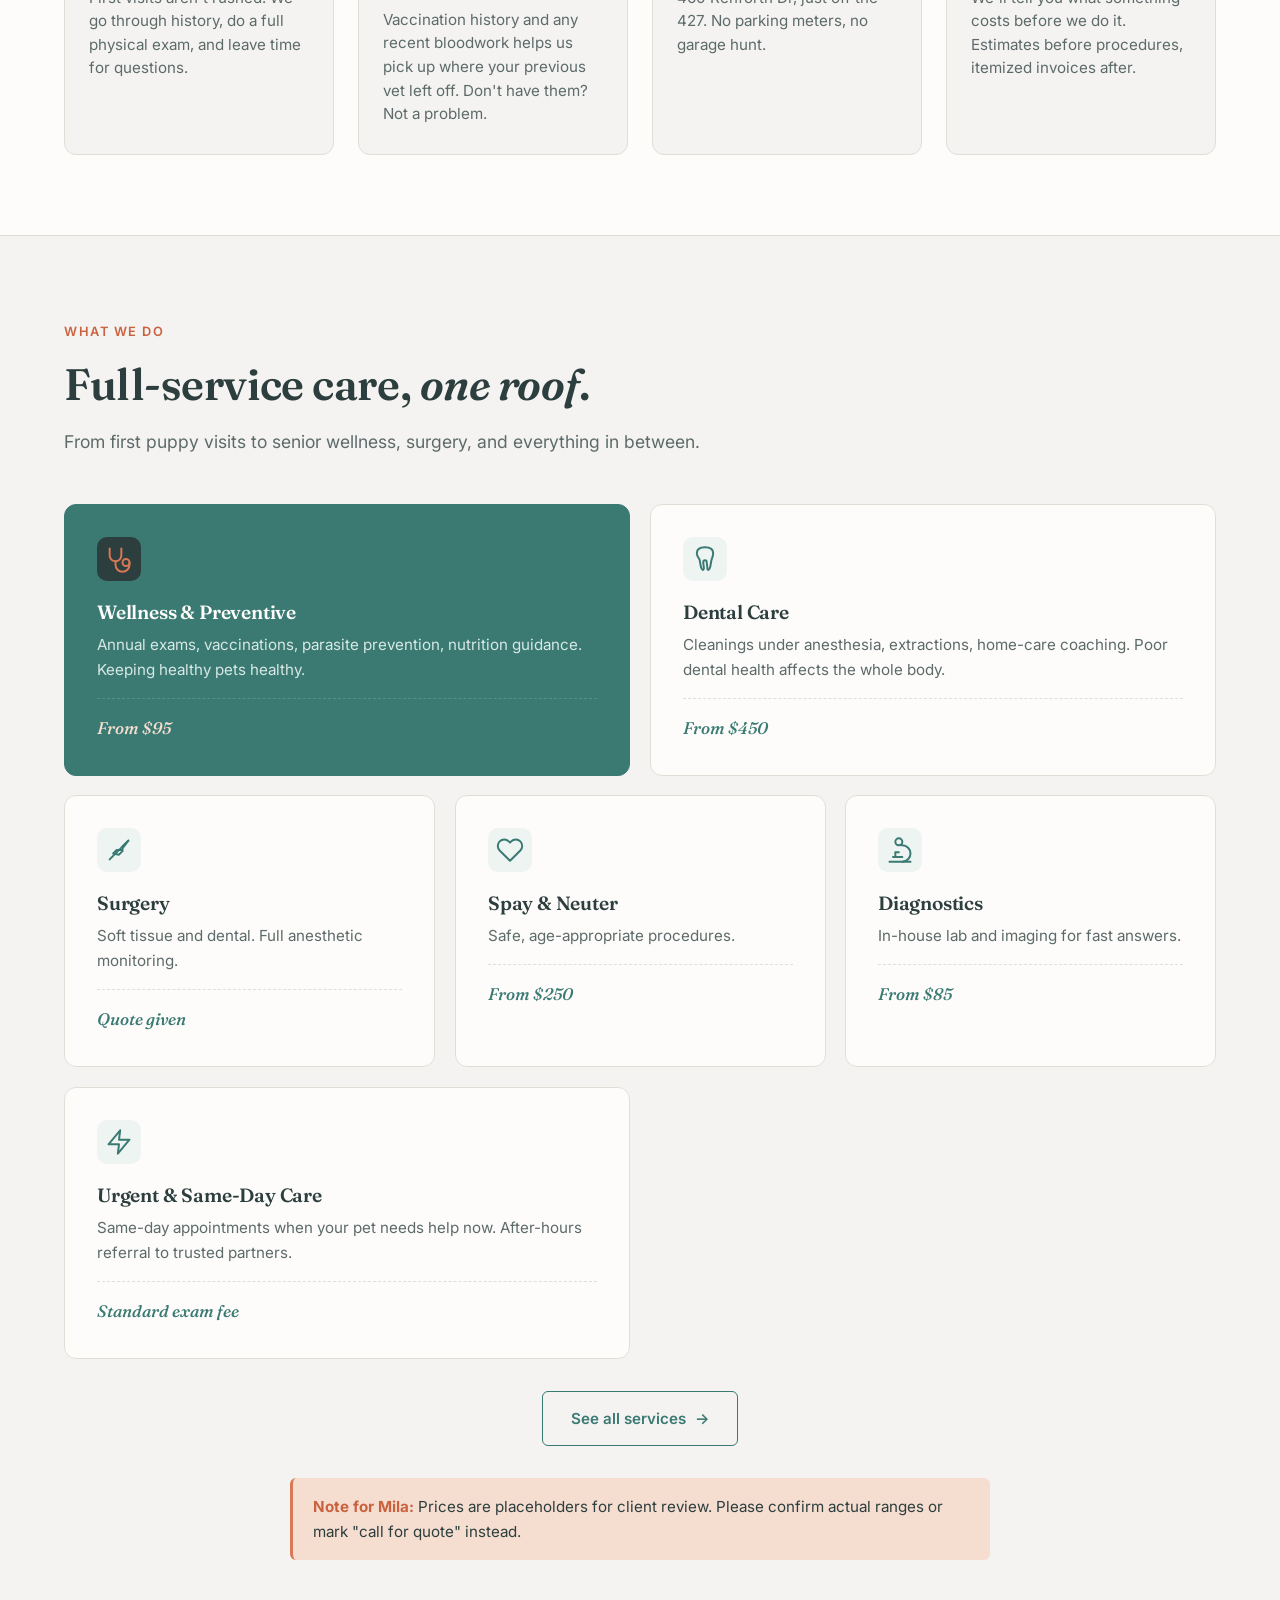
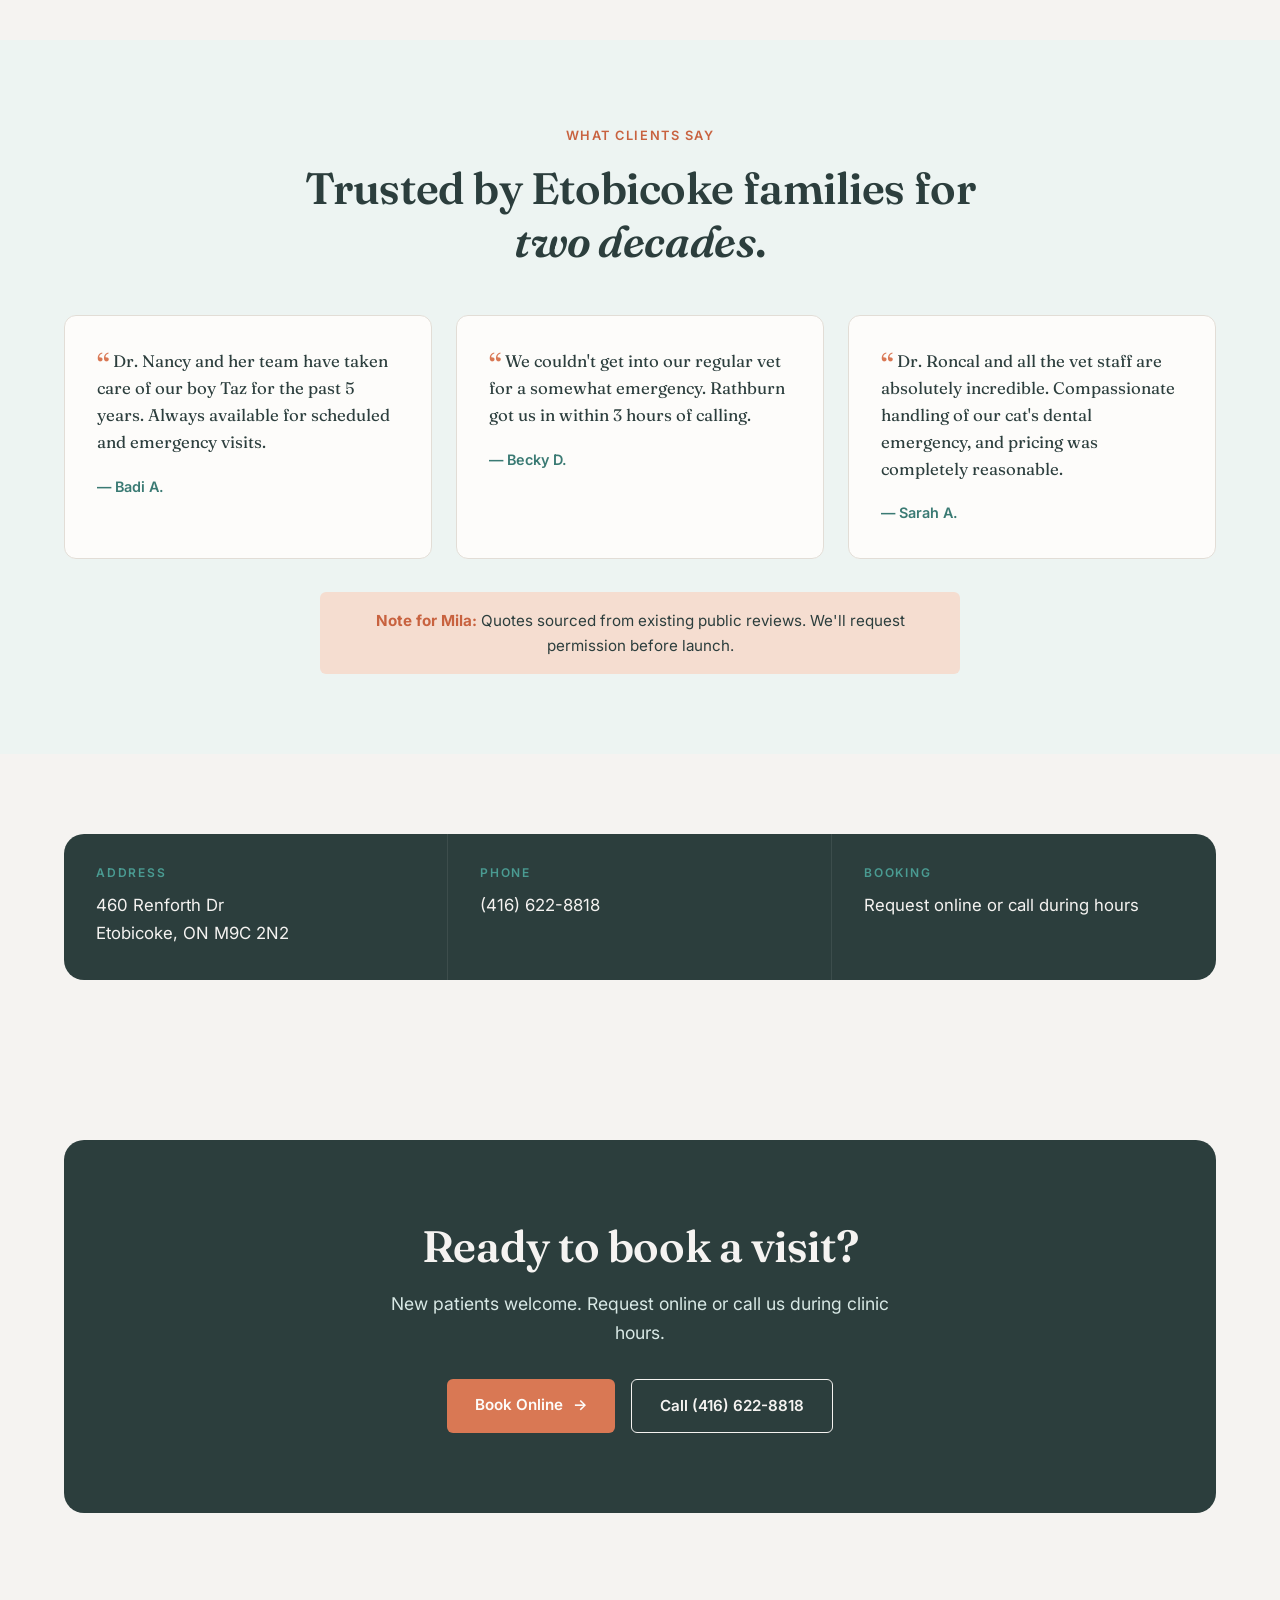
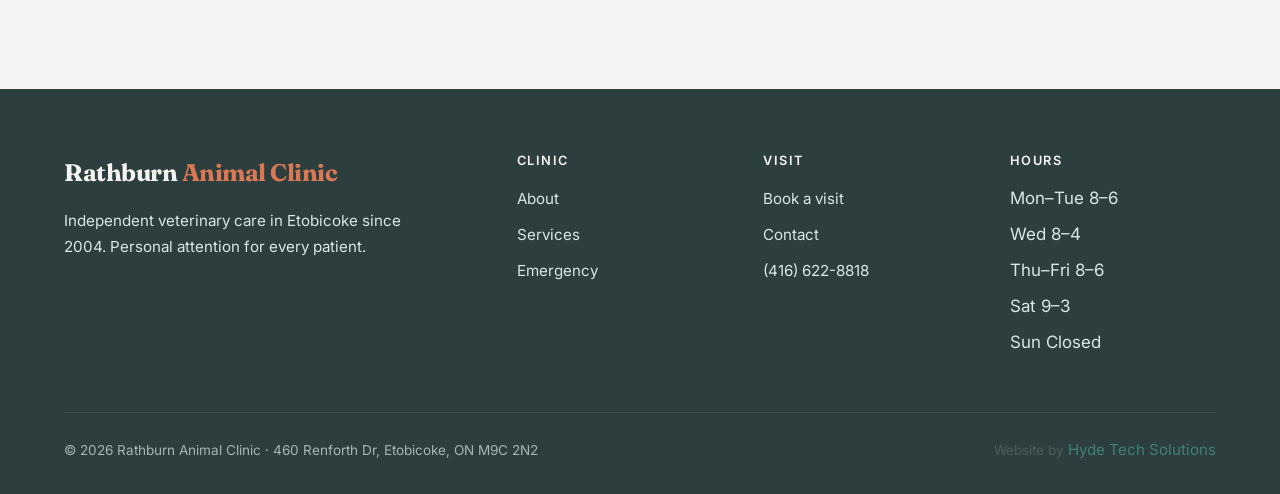
==== commit fd3d9d8e: "v5.1: Hyde Tech footer credit, VeterinaryCare schema, credentials strip" ====
--- a/index.html
+++ b/index.html
@@ -9,6 +9,35 @@
 <link rel="preconnect" href="https://fonts.gstatic.com" crossorigin />
 <link href="https://fonts.googleapis.com/css2?family=Fraunces:ital,opsz,wght@0,9..144,400;0,9..144,600;0,9..144,700;0,9..144,900;1,9..144,400;1,9..144,600;1,9..144,700&family=Inter:wght@400;500;600;700&display=swap" rel="stylesheet" />
 <link rel="stylesheet" href="css/style.css" />
+<script type="application/ld+json">
+{
+  "@context": "https://schema.org",
+  "@type": "VeterinaryCare",
+  "name": "Rathburn Animal Clinic",
+  "image": "https://shawnhyd3-crypto.github.io/rathburn-animal-clinic/images/hero.webp",
+  "url": "https://www.rathburnanimalclinic.com/",
+  "telephone": "+1-416-622-8818",
+  "email": "info@rathburnanimalclinic.com",
+  "priceRange": "$$",
+  "address": {
+    "@type": "PostalAddress",
+    "streetAddress": "460 Renforth Dr",
+    "addressLocality": "Etobicoke",
+    "addressRegion": "ON",
+    "postalCode": "M9C 2N2",
+    "addressCountry": "CA"
+  },
+  "geo": { "@type": "GeoCoordinates", "latitude": 43.6495, "longitude": -79.5773 },
+  "openingHoursSpecification": [
+    { "@type": "OpeningHoursSpecification", "dayOfWeek": ["Monday","Tuesday","Thursday","Friday"], "opens": "08:00", "closes": "18:00" },
+    { "@type": "OpeningHoursSpecification", "dayOfWeek": "Wednesday", "opens": "08:00", "closes": "16:00" },
+    { "@type": "OpeningHoursSpecification", "dayOfWeek": "Saturday", "opens": "09:00", "closes": "15:00" }
+  ],
+  "areaServed": ["Etobicoke","Toronto","Mississauga","Markland Wood"],
+  "founder": { "@type": "Person", "name": "Dr. Nancy Roncal" },
+  "foundingDate": "2004"
+}
+</script>
 </head>
 <body>
 <div class="topbar">
@@ -59,6 +88,18 @@
   </div>
 </section>
 
+<section class="creds-strip">
+  <div class="container">
+    <div class="creds-row">
+      <span class="cred">CVO Licensed</span>
+      <span class="cred">Independent Since 2004</span>
+      <span class="cred">Small Animal Focused</span>
+      <span class="cred">Same-Day Urgent Care</span>
+    </div>
+    <p class="cred-note"><strong>Note for Mila:</strong> Please confirm exact credentials/certifications you'd like listed here (CVMA, AAHA, Fear Free, etc.).</p>
+  </div>
+</section>
+
 <section class="new-patient">
   <div class="container">
     <div class="section-head">
@@ -238,7 +279,7 @@
         </ul>
       </div>
     </div>
-    <div class="footer-bottom">© 2026 Rathburn Animal Clinic. 460 Renforth Dr, Etobicoke, ON M9C 2N2.</div>
+    <div class="footer-bottom"><span>© 2026 Rathburn Animal Clinic · 460 Renforth Dr, Etobicoke, ON M9C 2N2</span><span class="built-by">Website by <a href="https://hydetech.ca" target="_blank" rel="noopener">Hyde Tech Solutions</a></span></div>
   </div>
 </footer>
 <script src="js/main.js"></script>
--- a/css/style.css
+++ b/css/style.css
@@ -688,3 +688,22 @@
     .mobile-call-fab { display: inline-flex; }
     body { padding-bottom: 4.5rem; }
 }
+
+/* Footer built-by credit */
+.footer-bottom { display: flex; justify-content: space-between; align-items: center; flex-wrap: wrap; gap: 0.75rem; }
+.footer-bottom .built-by { font-size: 0.85rem; color: var(--text-soft); }
+.footer-bottom .built-by a { color: var(--teal-600); }
+.footer-bottom .built-by a:hover { color: var(--orange-500); }
+
+/* Credentials strip */
+.creds-strip { padding: 2rem 0; background: var(--bg-white); border-top: 1px solid var(--border); border-bottom: 1px solid var(--border); }
+.creds-row { display: flex; flex-wrap: wrap; justify-content: center; gap: 2.5rem; }
+.cred { font-family: var(--font-sans); font-size: 0.8rem; font-weight: 600; letter-spacing: 0.1em; text-transform: uppercase; color: var(--teal-700); position: relative; padding: 0.5rem 0; }
+.cred::before { content: "✓"; color: var(--orange-500); margin-right: 0.5rem; font-weight: 700; }
+.cred-note { max-width: 640px; margin: 1.5rem auto 0; text-align: center; font-size: 0.85rem; color: var(--text-soft); background: var(--bg); border-left: 3px solid var(--orange-500); padding: 0.75rem 1rem; }
+.cred-note strong { color: var(--orange-600); }
+@media (max-width: 640px) {
+    .creds-row { gap: 1rem 1.5rem; }
+    .cred { font-size: 0.75rem; }
+    .footer-bottom { justify-content: center; text-align: center; }
+}
